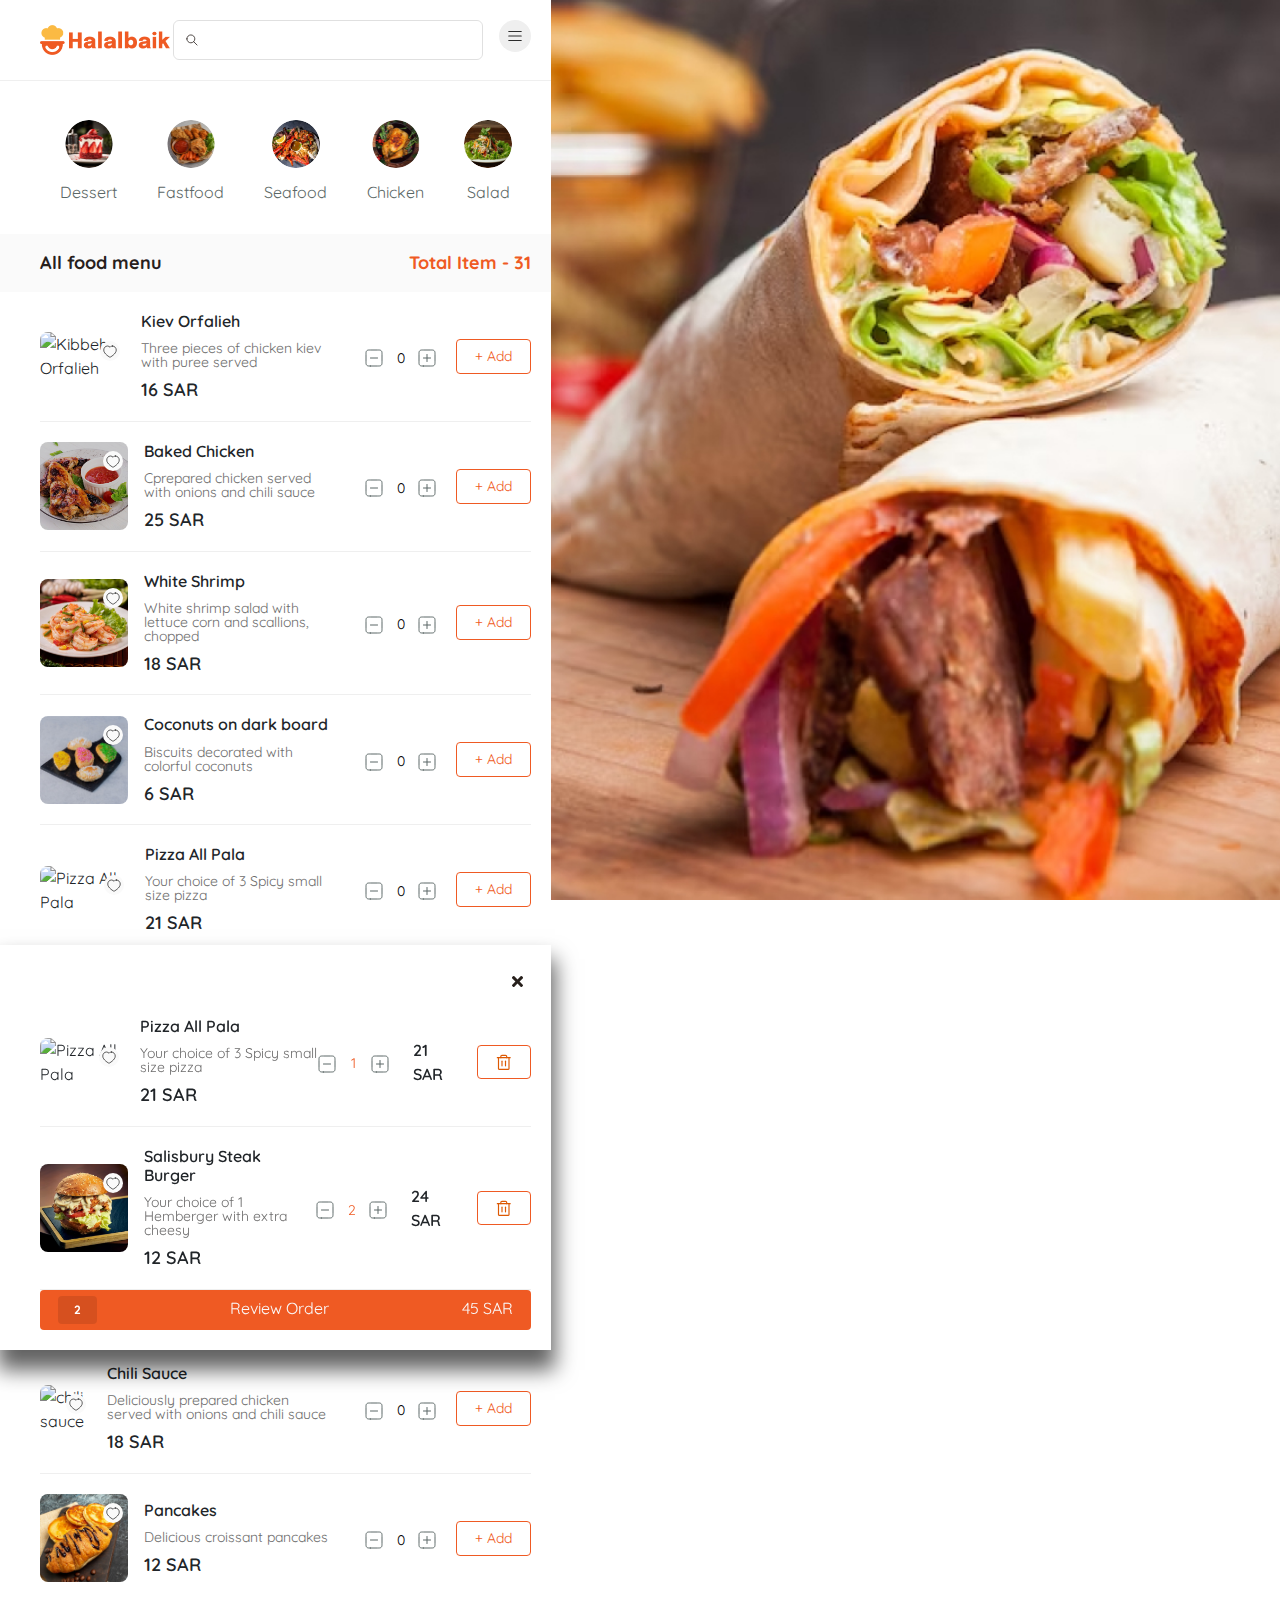
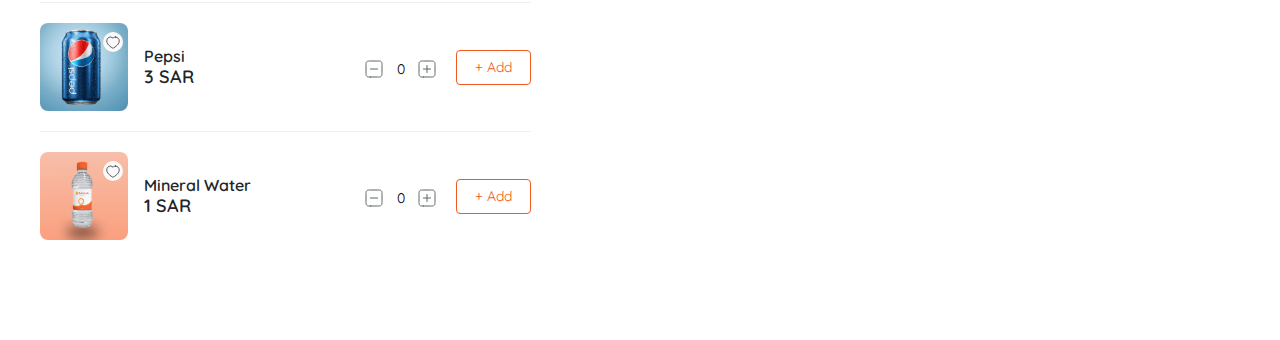
==== index.html @ a58a1581 "Initial commit" ====
<!DOCTYPE html>
<html lang="en">
<head>
    <meta charset="UTF-8">
    <meta name="viewport" content="width=device-width, initial-scale=1.0">
    <link rel="shortcut icon" href="./assets/img/fav-icon.png" type="image/x-icon">
    <title>Halalbaik</title>

    <link rel="stylesheet" href="./assets/lib/bootstrap/css/bootstrap.min.css">
    <link rel="stylesheet" href="./assets/lib/fontawesome/css/all.min.css">
    <link rel="stylesheet" href="./assets/css/style.css">

</head>
<body>
    
    <main>
        <div class="d-flex">
            <div class="col-left pe-0" >
                <div class="main-left-side-area ">
                    <header class="header bb">
                        <div class="container-min">
                            <div class="d-flex align-items-center justify-content-between">
                                <div class="logo">
                                    <a href="index.html">
                                        <img src="./assets/img/logo.png" alt="Halalbaik">
                                    </a>
                                </div>
                                <div class="search-menu d-flex">
                                    <div class="search-box">
                                        <img src="./assets/img/icons/search.svg" alt="Search Icon">
                                        <input type="text" class="input">
                                    </div>
                                    <div class="menu ps-3">
                                        <img src="./assets/img/icons/menu-button.svg" class="default-menu-image" alt="Menu Button">
                                        <img src="./assets/img/icons/menu-button-close.svg" class="active-menu-image d-none" alt="Menu Button">

                                        <div class="menus">
                                            <ul class="menu-items">
                                                <li class="mb-3 pb-3 bb">
                                                    <a href="index.html" class="text-decoration-none fw-bold color-b hover-color-a transition-ease-3s">Home</a>
                                                </li>
                                                <!-- <li class="mb-3 pb-3 bb">
                                                    <a href="./cart.html" class="text-decoration-none fw-bold color-b hover-color-a transition-ease-3s">My Cart <span class="badge rounded-pill bg-base-1 color-a py-2 px-3 ms-3">02</span></a>
                                                </li> -->
                                                <!-- <li class="mb-3 pb-3 bb">
                                                    <a href="./orders.html" class="text-decoration-none fw-bold color-b hover-color-a transition-ease-3s">My Order  <span class="badge rounded-pill bg-base-1 color-a py-2 px-3 ms-3">03</span></a>
                                                </li> -->
                                                <li class="mb-3 pb-3 bb">
                                                    <a href="./favourite.html" class="text-decoration-none fw-bold color-b hover-color-a transition-ease-3s">Favourites</a>
                                                </li>
                                                <li class="mb-3 pb-3 bb">
                                                    <a href="./about.html" class="text-decoration-none fw-bold color-b hover-color-a transition-ease-3s">About</a>
                                                </li>
                                                <li class="mb-3 pb-3 bb">
                                                    <a href="./reservation.html" class="text-decoration-none fw-bold color-b hover-color-a transition-ease-3s">Reservation</a>
                                                </li>
                                                <li class="mb-3 pb-3 bb">
                                                    <a href="contact.html" class="text-decoration-none fw-bold color-b hover-color-a transition-ease-3s">Contact</a>
                                                </li>
                                                <li class="mb-3 pb-3">
                                                    <a href="./login.html" class="text-decoration-none fw-bold color-b hover-color-a transition-ease-3s">Login</a>
                                                </li>
                                            </ul>
                                        </div>

                                    </div>
                                </div>
                            </div>
                        </div>
                    </header>

                    <section class="menu-categories-section">
                        <div class="container-min">
                            <div class="menu-category-container">
                                <div class="single-category">
                                    <a href="./dessert.html" class="text-decoration-none">
                                        <img src="./assets/img/category-images/dessert.png" alt="Dessert Image">
                                        <p>Dessert</p>
                                    </a>
                                </div>
                                <div class="single-category">
                                    <a href="./fastfood.html" class="text-decoration-none">
                                        <img src="./assets/img/category-images/fastfood.png" alt="Fasfood Image">
                                        <p>Fastfood</p>
                                    </a>
                                </div>
                                <div class="single-category">
                                    <a href="./seafood.html" class="text-decoration-none">
                                        <img src="./assets/img/category-images/seafood.png" alt="Seafood Image">
                                        <p>Seafood</p>
                                    </a>
                                </div>
                                <div class="single-category">
                                    <a href="./chicken.html" class="text-decoration-none">
                                        <img src="./assets/img/category-images/chicken.png" alt="Chicken Image">
                                        <p>Chicken</p>
                                    </a>
                                </div>
                                <div class="single-category">
                                    <a href="./salad.html" class="text-decoration-none">
                                        <img src="./assets/img/category-images/salad.png" alt="Salad Image">
                                        <p>Salad </p>
                                    </a>
                                </div>
                                <div class="single-category">
                                    <a href="./drinks.html" class="text-decoration-none">
                                        <img src="./assets/img/category-images/drinks.png" alt="Drinks Image">
                                        <p>Drinks</p>
                                    </a>
                                </div>
                                
                            </div>
                        </div>
                    </section>


                    <!-- Menu Food Overview -->
                    <section class="food-menu-section">
                        <div class="menu-header">
                            <div class="container-min d-flex justify-content-between align-items-center">
                                <p class="color-b">All food menu</p>
                                <p class="color-a">Total Item - 31</p>
                            </div>
                            
                        </div>
                    </section>

                    <!-- Menu Categories Food -->
                    <section class="menu-items-food">
                        <div class="container-min">
                            <div class="food-items-container">

                                <div class="single-food d-flex align-items-center justify-content-between">
                                    <div class="food-left-side d-flex align-items-center">
                                        <div class="food-img">
                                            <img src="./assets/img/foods/kibbeh-orfalieh.png" alt="Kibbeh Orfalieh">
                                            <div class="favoutite-icons-container">
                                                <img src="./assets/img/icons/heart-icon.svg" class="favourite-icon" alt="Favourite Icon">
                                                <img src="./assets/img/icons/heart-active.svg" class="favourite-icon active-icon d-none" alt="Favourite Icon">
                                            </div>
                                        </div>
                                        <div class="ms-3">
                                            <h4>Kiev Orfalieh</h4>
                                            <p>Three pieces of chicken kiev with puree served</p>
                                            <h3>16 SAR</h3>
                                        </div>
                                    </div>
                                    <div class="food-action-side d-flex align-items-center">
                                        <div class="wrap-quantity-button d-flex align-items-center">
                                            <div id="sub" class="sub">
                                                <img src="./assets/img/icons/minus-icon-border.svg" alt="Minus Icon">
                                            </div>
                                            <input class="count" type="text" id="0" value="0" min="0" max="100" />
                                            <div id="add" class="add">
                                                <img src="./assets/img/icons/plus-icon-border.svg" alt="Plus Icon">
                                            </div>
                                        </div>
                                        <div class="add-to-cart">
                                            <button class="cart-add button button-a">+ Add</button>
                                        </div>
                                    </div>
                                </div>
                                
                                <div class="single-food d-flex align-items-center justify-content-between">
                                    <div class="food-left-side d-flex align-items-center">
                                        <div class="food-img">
                                            <img src="./assets/img/foods/baked-chicken.png" alt="Baked chicken">
                                            <div class="favoutite-icons-container">
                                                <img src="./assets/img/icons/heart-icon.svg" class="favourite-icon" alt="Favourite Icon">
                                                <img src="./assets/img/icons/heart-active.svg" class="favourite-icon active-icon d-none" alt="Favourite Icon">
                                            </div>
                                        </div>
                                        <div class="ms-3">
                                            <h4>Baked Chicken</h4>
                                            <p>Cprepared chicken served with onions and chili sauce</p>
                                            <h3>25 SAR</h3>
                                        </div>
                                    </div>
                                    <div class="food-action-side d-flex align-items-center">
                                        <div class="wrap-quantity-button d-flex align-items-center">
                                            <div id="sub" class="sub">
                                                <img src="./assets/img/icons/minus-icon-border.svg" alt="Minus Icon">
                                            </div>
                                            <input class="count" type="text" id="0" value="0" min="0" max="100" />
                                            <div id="add" class="add">
                                                <img src="./assets/img/icons/plus-icon-border.svg" alt="Plus Icon">
                                            </div>
                                        </div>
                                        <div class="add-to-cart">
                                            <button class="cart-add button button-a">+ Add</button>
                                        </div>
                                    </div>
                                </div>

                                <div class="single-food d-flex align-items-center justify-content-between">
                                    <div class="food-left-side d-flex align-items-center">
                                        <div class="food-img">
                                            <img src="./assets/img/foods/white-shrimps.png" alt="White Shrimps">
                                            <div class="favoutite-icons-container">
                                                <img src="./assets/img/icons/heart-icon.svg" class="favourite-icon" alt="Favourite Icon">
                                                <img src="./assets/img/icons/heart-active.svg" class="favourite-icon active-icon d-none" alt="Favourite Icon">
                                            </div>
                                        </div>
                                        <div class="ms-3">
                                            <h4>White Shrimp</h4>
                                            <p>White shrimp salad with lettuce corn and scallions, chopped</p>
                                            <h3>18 SAR</h3>
                                        </div>
                                    </div>
                                    <div class="food-action-side d-flex align-items-center">
                                        <div class="wrap-quantity-button d-flex align-items-center">
                                            <div id="sub" class="sub">
                                                <img src="./assets/img/icons/minus-icon-border.svg" alt="Minus Icon">
                                            </div>
                                            <input class="count" type="text" id="0" value="0" min="0" max="100" />
                                            <div id="add" class="add">
                                                <img src="./assets/img/icons/plus-icon-border.svg" alt="Plus Icon">
                                            </div>
                                        </div>
                                        <div class="add-to-cart">
                                            <button class="cart-add button button-a">+ Add</button>
                                        </div>
                                    </div>
                                </div>

                                <div class="single-food d-flex align-items-center justify-content-between">
                                    <div class="food-left-side d-flex align-items-center">
                                        <div class="food-img">
                                            <img src="./assets/img/foods/coconuts-on-dark-board.png" alt="coconuts-on-dark-board">
                                            <div class="favoutite-icons-container">
                                                <img src="./assets/img/icons/heart-icon.svg" class="favourite-icon" alt="Favourite Icon">
                                                <img src="./assets/img/icons/heart-active.svg" class="favourite-icon active-icon d-none" alt="Favourite Icon">
                                            </div>
                                        </div>
                                        <div class="ms-3">
                                            <h4>Coconuts on dark board</h4>
                                            <p>Biscuits decorated with colorful coconuts</p>
                                            <h3>6 SAR</h3>
                                        </div>
                                    </div>
                                    <div class="food-action-side d-flex align-items-center">
                                        <div class="wrap-quantity-button d-flex align-items-center">
                                            <div id="sub" class="sub">
                                                <img src="./assets/img/icons/minus-icon-border.svg" alt="Minus Icon">
                                            </div>
                                            <input class="count" type="text" id="0" value="0" min="0" max="100" />
                                            <div id="add" class="add">
                                                <img src="./assets/img/icons/plus-icon-border.svg" alt="Plus Icon">
                                            </div>
                                        </div>
                                        <div class="add-to-cart">
                                            <button class="cart-add button button-a">+ Add</button>
                                        </div>
                                    </div>
                                </div>

                                <div class="single-food d-flex align-items-center justify-content-between">
                                    <div class="food-left-side d-flex align-items-center">
                                        <div class="food-img">
                                            <img src="./assets/img/foods/pizza-all-pala.png" alt="Pizza All Pala">
                                            <div class="favoutite-icons-container">
                                                <img src="./assets/img/icons/heart-icon.svg" class="favourite-icon" alt="Favourite Icon">
                                                <img src="./assets/img/icons/heart-active.svg" class="favourite-icon active-icon d-none" alt="Favourite Icon">
                                            </div>
                                        </div>
                                        <div class="ms-3">
                                            <h4>Pizza All Pala</h4>
                                            <p>Your choice of 3 Spicy small size pizza</p>
                                            <h3>21 SAR</h3>
                                        </div>
                                    </div>
                                    <div class="food-action-side d-flex align-items-center">
                                        <div class="wrap-quantity-button d-flex align-items-center">
                                            <div id="sub" class="sub">
                                                <img src="./assets/img/icons/minus-icon-border.svg" alt="Minus Icon">
                                            </div>
                                            <input class="count" type="text" id="0" value="0" min="0" max="100" />
                                            <div id="add" class="add">
                                                <img src="./assets/img/icons/plus-icon-border.svg" alt="Plus Icon">
                                            </div>
                                        </div>
                                        <div class="add-to-cart">
                                            <button class="cart-add button button-a">+ Add</button>
                                        </div>
                                    </div>
                                </div>

                                <div class="single-food d-flex align-items-center justify-content-between">
                                    <div class="food-left-side d-flex align-items-center">
                                        <div class="food-img">
                                            <img src="./assets/img/foods/juicy-lucy-burger.png" alt="juicy-lucy-burger">
                                            <div class="favoutite-icons-container">
                                                <img src="./assets/img/icons/heart-icon.svg" class="favourite-icon" alt="Favourite Icon">
                                                <img src="./assets/img/icons/heart-active.svg" class="favourite-icon active-icon d-none" alt="Favourite Icon">
                                            </div>
                                        </div>
                                        <div class="ms-3">
                                            <h4>Juicy Lucy Burger</h4>
                                            <p>Your choice of 2 bread small size burger</p>
                                            <h3>18 SAR</h3>
                                        </div>
                                    </div>
                                    <div class="food-action-side d-flex align-items-center">
                                        <div class="wrap-quantity-button d-flex align-items-center">
                                            <div id="sub" class="sub">
                                                <img src="./assets/img/icons/minus-icon-border.svg" alt="Minus Icon">
                                            </div>
                                            <input class="count" type="text" id="0" value="0" min="0" max="100" />
                                            <div id="add" class="add">
                                                <img src="./assets/img/icons/plus-icon-border.svg" alt="Plus Icon">
                                            </div>
                                        </div>
                                        <div class="add-to-cart">
                                            <button class="cart-add button button-a">+ Add</button>
                                        </div>
                                    </div>
                                </div>

                                <div class="single-food d-flex align-items-center justify-content-between">
                                    <div class="food-left-side d-flex align-items-center">
                                        <div class="food-img">
                                            <img src="./assets/img/foods/caprese-salad.png" alt="Caprese Salad">
                                            <div class="favoutite-icons-container">
                                                <img src="./assets/img/icons/heart-icon.svg" class="favourite-icon" alt="Favourite Icon">
                                                <img src="./assets/img/icons/heart-active.svg" class="favourite-icon active-icon d-none" alt="Favourite Icon">
                                            </div>
                                        </div>
                                        <div class="ms-3">
                                            <h4>Caprese Salad</h4>
                                            <p>Apples, celery, grapes, and walnuts in a mayonnaise.</p>
                                            <h3>8 SAR</h3>
                                        </div>
                                    </div>
                                    <div class="food-action-side d-flex align-items-center">
                                        <div class="wrap-quantity-button d-flex align-items-center">
                                            <div id="sub" class="sub">
                                                <img src="./assets/img/icons/minus-icon-border.svg" alt="Minus Icon">
                                            </div>
                                            <input class="count" type="text" id="0" value="0" min="0" max="100" />
                                            <div id="add" class="add">
                                                <img src="./assets/img/icons/plus-icon-border.svg" alt="Plus Icon">
                                            </div>
                                        </div>
                                        <div class="add-to-cart">
                                            <button class="cart-add button button-a">+ Add</button>
                                        </div>
                                    </div>
                                </div>

                                <div class="single-food d-flex align-items-center justify-content-between">
                                    <div class="food-left-side d-flex align-items-center">
                                        <div class="food-img">
                                            <img src="./assets/img/foods/side-view-lula-kebab.png" alt="side-view-lula-kebab">
                                            <div class="favoutite-icons-container">
                                                <img src="./assets/img/icons/heart-icon.svg" class="favourite-icon" alt="Favourite Icon">
                                                <img src="./assets/img/icons/heart-active.svg" class="favourite-icon active-icon d-none" alt="Favourite Icon">
                                            </div>
                                        </div>
                                        <div class="ms-3">
                                            <h4>Side View of Lula Kebab</h4>
                                            <p>Grilled vegetables on lavash in a white plate</p>
                                            <h3>15 SAR</h3>
                                        </div>
                                    </div>
                                    <div class="food-action-side d-flex align-items-center">
                                        <div class="wrap-quantity-button d-flex align-items-center">
                                            <div id="sub" class="sub">
                                                <img src="./assets/img/icons/minus-icon-border.svg" alt="Minus Icon">
                                            </div>
                                            <input class="count" type="text" id="0" value="0" min="0" max="100" />
                                            <div id="add" class="add">
                                                <img src="./assets/img/icons/plus-icon-border.svg" alt="Plus Icon">
                                            </div>
                                        </div>
                                        <div class="add-to-cart">
                                            <button class="cart-add button button-a">+ Add</button>
                                        </div>
                                    </div>
                                </div>

                                <div class="single-food d-flex align-items-center justify-content-between">
                                    <div class="food-left-side d-flex align-items-center">
                                        <div class="food-img">
                                            <img src="./assets/img/foods/chili-sauce.png" alt="chili sauce">
                                            <div class="favoutite-icons-container">
                                                <img src="./assets/img/icons/heart-icon.svg" class="favourite-icon" alt="Favourite Icon">
                                                <img src="./assets/img/icons/heart-active.svg" class="favourite-icon active-icon d-none" alt="Favourite Icon">
                                            </div>
                                        </div>
                                        <div class="ms-3">
                                            <h4>Chili Sauce</h4>
                                            <p>Deliciously prepared chicken served with onions and chili sauce</p>
                                            <h3>18 SAR</h3>
                                        </div>
                                    </div>
                                    <div class="food-action-side d-flex align-items-center">
                                        <div class="wrap-quantity-button d-flex align-items-center">
                                            <div id="sub" class="sub">
                                                <img src="./assets/img/icons/minus-icon-border.svg" alt="Minus Icon">
                                            </div>
                                            <input class="count" type="text" id="0" value="0" min="0" max="100" />
                                            <div id="add" class="add">
                                                <img src="./assets/img/icons/plus-icon-border.svg" alt="Plus Icon">
                                            </div>
                                        </div>
                                        <div class="add-to-cart">
                                            <button class="cart-add button button-a">+ Add</button>
                                        </div>
                                    </div>
                                </div>

                                <div class="single-food d-flex align-items-center justify-content-between">
                                    <div class="food-left-side d-flex align-items-center">
                                        <div class="food-img">
                                            <img src="./assets/img/foods/pancakes.png" alt="Pancakes">
                                            <div class="favoutite-icons-container">
                                                <img src="./assets/img/icons/heart-icon.svg" class="favourite-icon" alt="Favourite Icon">
                                                <img src="./assets/img/icons/heart-active.svg" class="favourite-icon active-icon d-none" alt="Favourite Icon">
                                            </div>
                                        </div>
                                        <div class="ms-3">
                                            <h4>Pancakes</h4>
                                            <p>Delicious croissant pancakes</p>
                                            <h3>12 SAR</h3>
                                        </div>
                                    </div>
                                    <div class="food-action-side d-flex align-items-center">
                                        <div class="wrap-quantity-button d-flex align-items-center">
                                            <div id="sub" class="sub">
                                                <img src="./assets/img/icons/minus-icon-border.svg" alt="Minus Icon">
                                            </div>
                                            <input class="count" type="text" id="0" value="0" min="0" max="100" />
                                            <div id="add" class="add">
                                                <img src="./assets/img/icons/plus-icon-border.svg" alt="Plus Icon">
                                            </div>
                                        </div>
                                        <div class="add-to-cart">
                                            <button class="cart-add button button-a">+ Add</button>
                                        </div>
                                    </div>
                                </div>

                                <div class="single-food d-flex align-items-center justify-content-between">
                                    <div class="food-left-side d-flex align-items-center">
                                        <div class="food-img">
                                            <img src="./assets/img/foods/pepsi.png" alt="Pepsi">
                                            <div class="favoutite-icons-container">
                                                <img src="./assets/img/icons/heart-icon.svg" class="favourite-icon" alt="Favourite Icon">
                                                <img src="./assets/img/icons/heart-active.svg" class="favourite-icon active-icon d-none" alt="Favourite Icon">
                                            </div>
                                        </div>
                                        <div class="ms-3">
                                            <h4>Pepsi</h4>
                                            <h3>3 SAR</h3>
                                        </div>
                                    </div>
                                    <div class="food-action-side d-flex align-items-center">
                                        <div class="wrap-quantity-button d-flex align-items-center">
                                            <div id="sub" class="sub">
                                                <img src="./assets/img/icons/minus-icon-border.svg" alt="Minus Icon">
                                            </div>
                                            <input class="count" type="text" id="0" value="0" min="0" max="100" />
                                            <div id="add" class="add">
                                                <img src="./assets/img/icons/plus-icon-border.svg" alt="Plus Icon">
                                            </div>
                                        </div>
                                        <div class="add-to-cart">
                                            <button class="cart-add button button-a">+ Add</button>
                                        </div>
                                    </div>
                                </div>

                                <div class="single-food d-flex align-items-center justify-content-between">
                                    <div class="food-left-side d-flex align-items-center">
                                        <div class="food-img">
                                            <img src="./assets/img/foods/water.png" alt="Mineral Water">
                                            <div class="favoutite-icons-container">
                                                <img src="./assets/img/icons/heart-icon.svg" class="favourite-icon" alt="Favourite Icon">
                                                <img src="./assets/img/icons/heart-active.svg" class="favourite-icon active-icon d-none" alt="Favourite Icon">
                                            </div>
                                        </div>
                                        <div class="ms-3">
                                            <h4>Mineral Water</h4>
                                            <h3>1 SAR</h3>
                                        </div>
                                    </div>
                                    <div class="food-action-side d-flex align-items-center">
                                        <div class="wrap-quantity-button d-flex align-items-center">
                                            <div id="sub" class="sub">
                                                <img src="./assets/img/icons/minus-icon-border.svg" alt="Minus Icon">
                                            </div>
                                            <input class="count" type="text" id="0" value="0" min="0" max="100" />
                                            <div id="add" class="add">
                                                <img src="./assets/img/icons/plus-icon-border.svg" alt="Plus Icon">
                                            </div>
                                        </div>
                                        <div class="add-to-cart">
                                            <button class="cart-add button button-a">+ Add</button>
                                        </div>
                                    </div>
                                </div>


                            </div>
                        </div>
                    </section>


                    <section class="footer-buttons">
                        <div class="container-min">
                            <div class="text-end">
                                <a href="javascript:void(0)" class="close-cart"><i class="fa fa-times p-2 rounded-pill color-b hover-color-a"></i></a>
                            </div>
                            <div class="single-food d-flex align-items-center justify-content-between">
                                <div class="food-left-side d-flex align-items-center">
                                    <div class="food-img">
                                        <img src="./assets/img/foods/pizza-all-pala.png" alt="Pizza All Pala">
                                        <div class="favoutite-icons-container">
                                            <img src="./assets/img/icons/heart-icon.svg" class="favourite-icon" alt="Favourite Icon">
                                            <img src="./assets/img/icons/heart-active.svg" class="favourite-icon active-icon d-none" alt="Favourite Icon">
                                        </div>
                                    </div>
                                    <div class="ms-3">
                                        <h4>Pizza All Pala</h4>
                                        <p>Your choice of 3 Spicy small size pizza</p>
                                        <h3>21 SAR</h3>
                                    </div>
                                </div>
                                <div class="food-action-side d-flex align-items-center">
                                    <div class="wrap-quantity-button d-flex align-items-center">
                                        <div id="sub" class="sub">
                                            <img src="./assets/img/icons/minus-icon-border.svg" alt="Minus Icon">
                                        </div>
                                        <input class="count color-a" type="text" id="0" value="1" min="0" max="100" />
                                        <div id="add" class="add">
                                            <img src="./assets/img/icons/plus-icon-border.svg" alt="Plus Icon">
                                        </div>
                                    </div>
                                    <div class="ms-4 font-18 fw-semibold">
                                        21 SAR
                                    </div>
                                    <div class="add-to-cart ms-2">
                                        <button class="cart-add button button-a d-flex align-items-center justify-content-center py-2 has-img-hover-reverse">
                                            <img src="./assets/img/icons/delete.svg" alt="Delete Icon">
                                            <img src="./assets/img/icons/delete-white.svg" class="delete-white-icon d-none" alt="Delete Icon">
                                        </button>
                                    </div>
                                </div>
                            </div>

                            <div class="single-food d-flex align-items-center justify-content-between">
                                <div class="food-left-side d-flex align-items-center">
                                    <div class="food-img">
                                        <img src="./assets/img/foods/salisbury-stack-burger.png" alt="salisbury-stack-burger">
                                        <div class="favoutite-icons-container">
                                            <img src="./assets/img/icons/heart-icon.svg" class="favourite-icon" alt="Favourite Icon">
                                            <img src="./assets/img/icons/heart-active.svg" class="favourite-icon active-icon d-none" alt="Favourite Icon">
                                        </div>
                                    </div>
                                    <div class="ms-3">
                                        <h4>Salisbury Steak Burger</h4>
                                        <p>Your choice of 1 Hemberger with extra cheesy</p>
                                        <h3>12 SAR</h3>
                                    </div>
                                </div>
                                
                                <div class="food-action-side d-flex align-items-center">
                                    <div class="wrap-quantity-button d-flex align-items-center">
                                        <div id="sub" class="sub">
                                            <img src="./assets/img/icons/minus-icon-border.svg" alt="Minus Icon">
                                        </div>
                                        <input class="count color-a" type="text" id="0" value="2" min="0" max="100" />
                                        <div id="add" class="add">
                                            <img src="./assets/img/icons/plus-icon-border.svg" alt="Plus Icon">
                                        </div>
                                    </div>
                                    <div class="ms-4 font-18 fw-semibold">
                                        24 SAR
                                    </div>
                                    <div class="add-to-cart ms-2">
                                        <button class="cart-add button button-a d-flex align-items-center justify-content-center py-2 has-img-hover-reverse">
                                            <img src="./assets/img/icons/delete.svg" alt="Delete Icon">
                                            <img src="./assets/img/icons/delete-white.svg" class="delete-white-icon d-none" alt="Delete Icon">
                                        </button>
                                    </div>
                                </div>
                            </div>

                            <button class="button button-a-reverse full-width d-flex justify-content-between" data-bs-toggle="modal" data-bs-target="#exampleModal">
                                <span class="badge py-2 px-3 op-10p">2</span>
                                <span>Review Order</span>
                                <span>45 SAR</span>
                            </button>

                        </div>
                    </section>

                    <!-- Modal -->
                    <div class="modal fade" id="exampleModal" tabindex="-1" aria-labelledby="exampleModalLabel" aria-hidden="true">
                        <div class="modal-dialog modal-dialog-centered">
                            <div class="modal-content">
                                <div class="modal-header justify-content-end border-0">
                                    <div class="text-end">
                                        <a href="javascript:void(0)" data-bs-dismiss="modal" aria-label="Close"><i class="fa fa-times p-2 rounded-pill color-b hover-color-a"></i></a>
                                    </div>
                                <!-- <button type="button" class="btn-close" data-bs-dismiss="modal" aria-label="Close"></button> -->
                                </div>
                                <div class="modal-body pt-0">
                                    <ul class="nav nav-pills mb-3" id="pills-tab" role="tablist">
                                        <li class="nav-item w-50p" role="presentation">
                                          <button class="py-3 nav-link order-method-tab full-width active color-b fw-semibold hover-color-a" id="pills-delivery-tab" data-bs-toggle="pill" data-bs-target="#pills-delivery" type="button" role="tab" aria-controls="pills-delivery" aria-selected="true">Delivery</button>
                                        </li>
                                        <li class="w-50p " role="presentation">
                                          <button class="py-3 nav-link order-method-tab full-width color-b fw-semibold hover-color-a" id="pills-pickup-tab" data-bs-toggle="pill" data-bs-target="#pills-pickup" type="button" role="tab" aria-controls="pills-pickup" aria-selected="false">Pickup</button>
                                        </li>
                                    </ul>

                                    <div class="tab-content" id="pills-tabContent">
                                        <div class="tab-pane fade show active" id="pills-delivery" role="tabpanel" aria-labelledby="pills-delivery-tab" tabindex="0">
                                            
                                            <div class="accordion accordion-flush" id="accordionFlushExample">
                                                <div class="accordion-item">
                                                  <h2 class="accordion-header" id="flush-headingOne">
                                                    <button class="accordion-button collapsed" type="button" data-bs-toggle="collapse" data-bs-target="#flush-collapseOne" aria-expanded="false" aria-controls="flush-collapseOne">
                                                      Accordion Item #1
                                                    </button>
                                                  </h2>
                                                  <div id="flush-collapseOne" class="accordion-collapse collapse" aria-labelledby="flush-headingOne" data-bs-parent="#accordionFlushExample">
                                                    <div class="accordion-body">Placeholder content for this accordion, which is intended to demonstrate the <code>.accordion-flush</code> class. This is the first item's accordion body.</div>
                                                  </div>
                                                </div>

                                                <div class="accordion-item">
                                                  <h2 class="accordion-header" id="flush-headingTwo">
                                                    <button class="accordion-button collapsed" type="button" data-bs-toggle="collapse" data-bs-target="#flush-collapseTwo" aria-expanded="false" aria-controls="flush-collapseTwo">
                                                      Accordion Item #2
                                                    </button>
                                                  </h2>
                                                  <div id="flush-collapseTwo" class="accordion-collapse collapse" aria-labelledby="flush-headingTwo" data-bs-parent="#accordionFlushExample">
                                                    <div class="accordion-body">Placeholder content for this accordion, which is intended to demonstrate the <code>.accordion-flush</code> class. This is the second item's accordion body. Let's imagine this being filled with some actual content.</div>
                                                  </div>
                                                </div>
                                              </div>



                                        </div>
                                        <div class="tab-pane fade" id="pills-pickup" role="tabpanel" aria-labelledby="pills-pickup-tab" tabindex="0">
                                            Pickup Address
                                        </div>
                                    </div>

                                </div>
                                
                            </div>
                        </div>
                    </div>

                </div>
            </div>
            <div class="col-right">
                <div class="main-right-side-area">
                    <div class="right-area-dynamic-image" style="background: url(./assets/img/main-right-image.jpg);"></div>
                </div>
            </div>
        </div>
    </main>

   


</body>

<script src="./assets/lib/jquery/jquery.min.js"></script>
<script src="./assets/lib/bootstrap/js/bootstrap.bundle.js"></script>
<script src="./assets/js/app.js"></script>


</html>
---- assets/css/style.css ----
@import url('https://fonts.googleapis.com/css2?family=Quicksand:wght@300;400;500;600;700&display=swap');
*,p{
    margin: 0;
    padding: 0;
}
ul,ol{
    list-style: none;
}




/* ``````````````````````````````````````````````
Root Elements
``````````````````````````````````````````````` */
:root{
    --color-a: #EF5A23;
    --color-b: #27201C;
    --color-base-1: #efefef;
    --color-base-2: #F7F7F7;
    --color-paragraph: #5B6766;
    --color-paragraph-2: #fafafa;
}

/* Colors */

.color-a{
    color: var(--color-a);
}
.color-b{
    color: var(--color-b);
}
.color-base-1{
    color: var(--color-base-1);
}
.hover-color-a:hover , .color-a-active{
    color: var(--color-a);
}
.hover-color-b:hover , .color-b-active{
    color: var(--color-b);
}

.color-paragraph{
    color: var(--color-paragraph);
}
.color-paragraph-2{
    color: var(--color-paragraph-2);
}

/* Backgrounds */
.bg-a{
    background: var(--color-a);
}
.bg-base-1{
    background: var(--color-base-1);
}
.bg-base-2{
    background: var(--color-base-2);
}

.fw-semibold{
    font-weight: 600;
}


/* ``````````````````````````````````````````````
Reusable Componant 
``````````````````````````````````````````````` */
.spacer-top{
    content: '';
    padding-top: 80px;
}
body{
    font-family: 'Quicksand', sans-serif;
}
.container-min{
    width: 100%;
    padding-left: 40px;
    padding-right: 20px;
}

.input {
    height: 40px;
    width: 100%;
    border-radius: 6px;
    border: 1px solid rgba(0, 0, 0, 0.12);
    padding-left: 10px;
    background: transparent;
}
.border-00{
    border: none;
}
.bb{
    border-bottom: .5px solid var(--color-base-1);
}
.reservation-form-container .input:focus{
    outline: none;
}
.reservation-form-container textarea.input , .reservation-form-container .input {
    border-radius: 0;
}
.reservation-form-container textarea.input {
    height: unset;
}

.transition-ease-3s{
    transition: .3s ease;
}
.cursor-pointer{
    cursor: pointer;
}
.button{
    padding: 6px 18px;
    border: none;
    border-radius: 4px;
    outline: none;
    transition: ease .3s;
}
.link_button{
    border: 0.5px solid var(--color-paragraph);
    font-size: 14px;
    padding: 9px;
    border-radius: 6px;
    width: 100%;
}
.button img{
    width: 16px;
}
.has-img-hover-reverse:hover img{
    display: none;
}
.has-img-hover-reverse:hover img.delete-white-icon{
    display: block !important;
}
.full-width{
    width: 100%;
}
.button-a{
    border: 1px solid var(--color-a);
    color: var(--color-a);
    background: transparent;
}
.button-a:hover{
    background: var(--color-a);
    color: #fafafa;
}
.button-a-reverse{
    color: #fafafa;
    background: var(--color-a);
}
.order-method-tab.active{
    color: #fafafa !important;
    background: var(--color-a) !important;
}
.button-a-reverse:hover{
    background: var(--color-b);
}
.food-items-container {
    padding-bottom: 80px;
}

.op-10p{
    background: rgba(0, 0, 0, 0.10);
}
.fs-18{
    font-size: 18px;
}


/* ``````````````````````````````````````````````
Main Content Wrapper
``````````````````````````````````````````````` */

main {
    width: 100%;
    overflow-x: hidden;
    /* overflow-y: scroll; */
}
.col-left{
    width: 43.06%;
}
.col-right{
    width: 56.94%;
}


/* ``````````````````````````````````````````````
Left Area feDiffuseLighting
``````````````````````````````````````````````` */
.header{
    padding: 20px 0px;
    transition: .3s ease-in-out;
    position: fixed; 
    width: 43.06%;
    background: white;
    z-index: 999;
}
.header.hidden_top{
    top: -200px;
}
.header.fixed_top{
    top: 0;
}
.logo img{
    width: 130px;
}

.search-box {
    position: relative;
}

.search-box img , .has-input-icon img {
    position: absolute;
    left: 12px;
    top: 50%;
    transform: translateY(-50%);
}
.search-box input{
    width: 310px;
}
.menu-items{
    padding-left: 42px;
}
.menu{
    cursor: pointer;
}
.menus {
    position: absolute;
    top: 81px;
    background: var(--color-base-2);
    width: 100%;
    height: 100vh;
    padding-top: 30px;
    padding-right: 30px;
    left: -700px;
    transition: .3s ease-in-out;
}
.menus.open{
    left: 0px
}

/* Menu Category Section
================================= */
.menu-category-container{
    padding: 30px 20px;
    display: flex;
    gap: 40px;
}
.single-category {
    text-align: center;
    cursor: pointer;
    transition: ease .3s;
}
.single-category img{
    width: 48px;
    height: 48px;
    border-radius: 100%;
}
.single-category p{
    margin-top: 12px;
    color: #5B6766;
}

.single-category:hover p, .single-category.active-category p{
    color: var(--color-a);
}
.single-category:hover img, .single-category.active-category img{
    border: 2px solid var(--color-a)
}
.menu-header{
    padding: 20px 0px;
    background: #fafafa;
}
.menu-header p{
    font-size: 18px;
    font-weight: 700;
    line-height: 100%;
}
section.menu-categories-section {
    padding-top: 90px;
}

.food-left-side{
    width: 294px;
}
.single-food{
    padding: 20px 0px;
    border-bottom: 1px solid var(--color-base-1);
    cursor: pointer;
}
.food-img img {
    width: 88px;
    height: 88px;
    border-radius: 8px;
}
.favoutite-icons-container img{
    width: 20px;
}
.single-food:last-child{
    border-bottom: none;
}
.single-food h4{
    font-size: 16px;
    font-weight: 600;
    margin: 0;
}
.single-food h3{
    font-size: 18px;
    font-weight: 600;
    margin: 0;
}
.single-food p{
    color: #6D6C6C;
    font-size: 14px;
    font-weight: 400;
    line-height: 100%; /* 14px */
    margin: 10px 0px;
}
.wrap-quantity-button{
    display: flex;
    /* align-items: ; */
}
.wrap-quantity-button .count{
    border: none;
    width: 35px;
    text-align: center;
    align-items: center;
    font-size: 14px;
    margin-top: 4px;
    height: 16px;
}
.wrap-quantity-button .count:focus{
    outline: none;
}
.sub,.add {
    cursor: pointer;
}
.cart-add{
    font-size: 14px;
    margin-left: 20px;
}
.food-img {
    position: relative;
}
.favourite-icon {
    position: absolute;
    right: 5px;
    top: -25px;
    cursor: pointer;
}

.favoutite-icons-container:hover .favourite-icon.active-icon{
    display: block !important;
}

.main-left-side-area {
    position: relative;
}

.footer-buttons{
    padding: 20px 0px;
    box-shadow: 1px 17px 20px 3px #0000009e;
    position: fixed;
    bottom: -50%;
    z-index: 9999;
    width: 43.05%;
    background: #fff;
    transition: .3s ease-in-out;
}
.footer-buttons.show{
    bottom: 0;
}
.font-60{
    font-size: 60px;
}


/* Modal Setup */
body.hasOverly {
    position: relative;
    overflow: hidden;
}

body.hasOverly::before {
    position: fixed;
    height: 100vh;
    width: 100%;
    background: #000;
    opacity: .5;
    content: '';
    transition: .3s ease;
    z-index: 9999;
}
.modal{
    width: 43.05%;
    z-index: 999999;
}
.modal-backdrop{
    z-index: 99999;
}

.w-50p{
    width: 50%;
}

/* ``````````````````````````````````````````````
Right Area feDiffuseLighting
``````````````````````````````````````````````` */

.main-right-side-area{
    
    width: 56.94%;
    height: 100vh;
    background-color: gray;
    overflow-y: hidden;
    position: fixed;
    left: 43.05%;
    object-fit: fill;
    z-index: 999;
}
.right-area-dynamic-image{
    height: 100vh;
    background: url(../img/main-right-image.jpg) ;
    background-repeat: no-repeat !important;
    background-position: top center !important;
    background-size: cover !important;
}

.input-right-item{
    top: 50%;
    right: 5px;
    transform: translateY(-50%);
}
.input-right-item.text{
    right: 15px;
}

.has-right-items-overly{
    left: 43.05%;
    bottom: 10px;
    z-index: 9999;
    padding: 30px 50px;
}
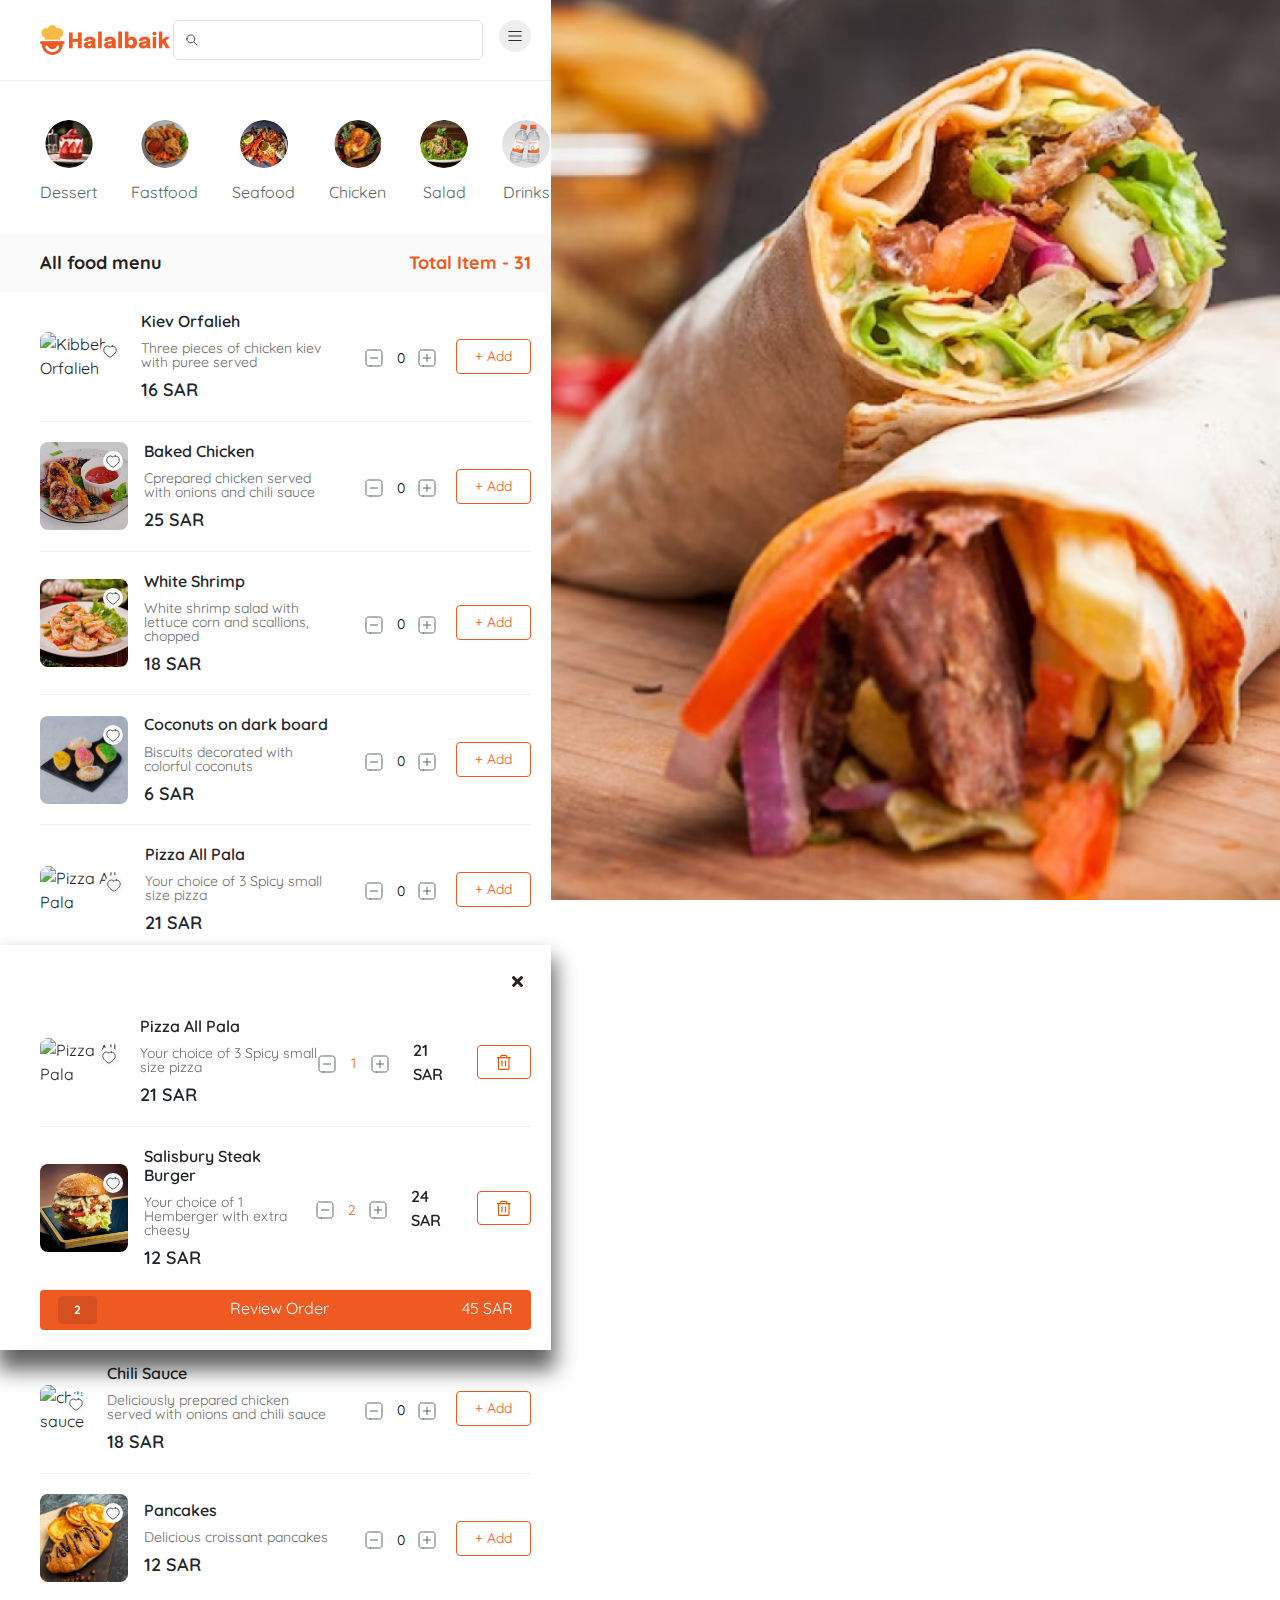
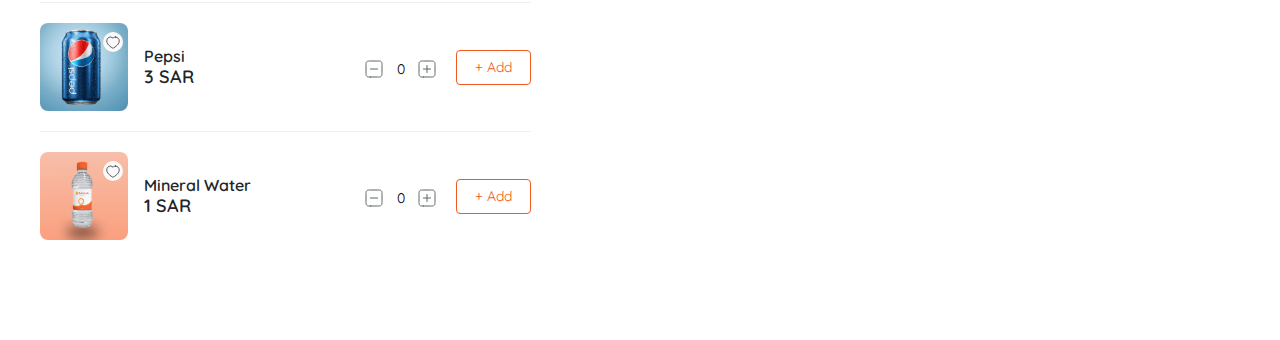
==== commit 6601e2b4: "Delivery and Pickup Option Done, Responsive Done" ====
--- a/index.html
+++ b/index.html
@@ -8,6 +8,7 @@
 
     <link rel="stylesheet" href="./assets/lib/bootstrap/css/bootstrap.min.css">
     <link rel="stylesheet" href="./assets/lib/fontawesome/css/all.min.css">
+    <link rel="stylesheet" href="./assets/lib/timepicker/timepicker.css">
     <link rel="stylesheet" href="./assets/css/style.css">
 
 </head>
@@ -596,16 +597,15 @@
                     </section>
 
                     <!-- Modal -->
-                    <div class="modal fade" id="exampleModal" tabindex="-1" aria-labelledby="exampleModalLabel" aria-hidden="true">
+                    <div class="modal fade open" id="exampleModal" tabindex="-1" aria-labelledby="exampleModalLabel" aria-hidden="true">
                         <div class="modal-dialog modal-dialog-centered">
                             <div class="modal-content">
                                 <div class="modal-header justify-content-end border-0">
                                     <div class="text-end">
                                         <a href="javascript:void(0)" data-bs-dismiss="modal" aria-label="Close"><i class="fa fa-times p-2 rounded-pill color-b hover-color-a"></i></a>
                                     </div>
-                                <!-- <button type="button" class="btn-close" data-bs-dismiss="modal" aria-label="Close"></button> -->
-                                </div>
-                                <div class="modal-body pt-0">
+                                </div>
+                                <div class="modal-body pt-0 main-order-modal">
                                     <ul class="nav nav-pills mb-3" id="pills-tab" role="tablist">
                                         <li class="nav-item w-50p" role="presentation">
                                           <button class="py-3 nav-link order-method-tab full-width active color-b fw-semibold hover-color-a" id="pills-delivery-tab" data-bs-toggle="pill" data-bs-target="#pills-delivery" type="button" role="tab" aria-controls="pills-delivery" aria-selected="true">Delivery</button>
@@ -616,42 +616,480 @@
                                     </ul>
 
                                     <div class="tab-content" id="pills-tabContent">
+
                                         <div class="tab-pane fade show active" id="pills-delivery" role="tabpanel" aria-labelledby="pills-delivery-tab" tabindex="0">
                                             
-                                            <div class="accordion accordion-flush" id="accordionFlushExample">
-                                                <div class="accordion-item">
-                                                  <h2 class="accordion-header" id="flush-headingOne">
-                                                    <button class="accordion-button collapsed" type="button" data-bs-toggle="collapse" data-bs-target="#flush-collapseOne" aria-expanded="false" aria-controls="flush-collapseOne">
-                                                      Accordion Item #1
-                                                    </button>
-                                                  </h2>
-                                                  <div id="flush-collapseOne" class="accordion-collapse collapse" aria-labelledby="flush-headingOne" data-bs-parent="#accordionFlushExample">
-                                                    <div class="accordion-body">Placeholder content for this accordion, which is intended to demonstrate the <code>.accordion-flush</code> class. This is the first item's accordion body.</div>
-                                                  </div>
-                                                </div>
-
-                                                <div class="accordion-item">
-                                                  <h2 class="accordion-header" id="flush-headingTwo">
-                                                    <button class="accordion-button collapsed" type="button" data-bs-toggle="collapse" data-bs-target="#flush-collapseTwo" aria-expanded="false" aria-controls="flush-collapseTwo">
-                                                      Accordion Item #2
-                                                    </button>
-                                                  </h2>
-                                                  <div id="flush-collapseTwo" class="accordion-collapse collapse" aria-labelledby="flush-headingTwo" data-bs-parent="#accordionFlushExample">
-                                                    <div class="accordion-body">Placeholder content for this accordion, which is intended to demonstrate the <code>.accordion-flush</code> class. This is the second item's accordion body. Let's imagine this being filled with some actual content.</div>
-                                                  </div>
-                                                </div>
-                                              </div>
-
-
-
-                                        </div>
+                                            <div class="step active">
+                                                <div class="accordion accordion-flush" id="accordionFlushExample">
+                                                    <div class="accordion-item">
+                                                      <h2 class="accordion-header" id="flush-headingOne">
+                                                        <button class="accordion-button fw-bold" type="button" data-bs-toggle="collapse" data-bs-target="#flush-collapseOne" aria-expanded="false" aria-controls="flush-collapseOne">
+                                                          Makkah
+                                                        </button>
+                                                      </h2>
+                                                      <div id="flush-collapseOne" class="accordion-collapse collapse show" aria-labelledby="flush-headingOne" data-bs-parent="#accordionFlushExample">
+                                                        <div class="accordion-body">
+                                                            <ul class="m-0 p-0">
+                                                                <li class="has-mb-10 d-flex align-items-center">
+                                                                    <label class="places-radios position-relative cursor-pointer" for="Jarwal">
+                                                                        <input type="radio" name="place_addr" class="d-none" id="Jarwal" checked>
+                                                                        <span class="checkmark"></span>Jarwal
+                                                                    </label>
+                                                                </li>
+                                                                
+                                                                <li class="has-mb-10 d-flex align-items-center">
+                                                                    <label class="places-radios position-relative cursor-pointer" for="Al_Qarah">
+                                                                        <input type="radio" name="place_addr" class="d-none" id="Al_Qarah" required>
+                                                                        <span class="checkmark"></span>Al Qarah
+                                                                    </label>
+                                                                </li>
+                                                                
+                                                                <li class="has-mb-10 d-flex align-items-center">
+                                                                    <label class="places-radios position-relative cursor-pointer" for="Al_Mahakim">
+                                                                        <input type="radio" name="place_addr" class="d-none" id="Al_Mahakim" required>
+                                                                        <span class="checkmark"></span>Al Mahakim
+                                                                    </label>
+                                                                </li>
+                
+                                                                <li class="has-mb-10 d-flex align-items-center">
+                                                                    <label class="places-radios position-relative cursor-pointer" for="At_Tandabawi">
+                                                                        <input type="radio" name="place_addr" class="d-none" id="At_Tandabawi" required>
+                                                                        <span class="checkmark"></span>At Tandabawi
+                                                                    </label>
+                                                                </li>
+                                                            </ul>
+                                                        </div>
+                                                      </div>
+                                                    </div>
+    
+                                                    <div class="accordion-item">
+                                                      <h2 class="accordion-header" id="flush-headingTwo">
+                                                        <button class="accordion-button collapsed fw-bold" type="button" data-bs-toggle="collapse" data-bs-target="#flush-collapseTwo" aria-expanded="false" aria-controls="flush-collapseTwo">
+                                                          Madinah
+                                                        </button>
+                                                      </h2>
+                                                      <div id="flush-collapseTwo" class="accordion-collapse collapse" aria-labelledby="flush-headingTwo" data-bs-parent="#accordionFlushExample">
+                                                        <div class="accordion-body">
+                                                           
+                                                                <ul class="m-0 p-0">
+                                                                    <li class="has-mb-10 d-flex align-items-center">
+                                                                        <label class="places-radios position-relative cursor-pointer" for="Al_Rayah">
+                                                                            <input type="radio" name="place_addr" class="d-none" id="Al_Rayah">
+                                                                            <span class="checkmark"></span>Al Rayah
+                                                                        </label>
+                                                                    </li>
+                                                                    
+                                                                    <li class="has-mb-10 d-flex align-items-center">
+                                                                        <label class="places-radios position-relative cursor-pointer" for="Qurban">
+                                                                            <input type="radio" name="place_addr" class="d-none" id="Qurban">
+                                                                            <span class="checkmark"></span>Qurban
+                                                                        </label>
+                                                                    </li>
+                                                                    
+                                                                    <li class="has-mb-10 d-flex align-items-center">
+                                                                        <label class="places-radios position-relative cursor-pointer" for="As_Sih">
+                                                                            <input type="radio" name="place_addr" class="d-none" id="As_Sih">
+                                                                            <span class="checkmark"></span>As Sih
+                                                                        </label>
+                                                                    </li>
+    
+                                                                    <li class="has-mb-10 d-flex align-items-center">
+                                                                        <label class="places-radios position-relative cursor-pointer" for="Al_Amidah">
+                                                                            <input type="radio" name="place_addr" class="d-none" id="Al_Amidah">
+                                                                            <span class="checkmark"></span>Al Amidah
+                                                                        </label>
+                                                                    </li>
+                                                                </ul>
+                                                        </div>
+                                                      </div>
+                                                    </div>
+                                                </div>
+                                            </div>
+                                            
+                                            <div class="step">
+                                                <div class="row">
+                                                    <div class="col-lg-6 mb-3">
+                                                        <input type="text" placeholder="Makkah" class="input border-00 border-2 bb rounded-0" >
+                                                    </div>
+                                                    <div class="col-lg-6 mb-3">
+                                                        <input type="text" placeholder="Al Qarah" class="input border-00 border-2 bb rounded-0" >
+                                                    </div>
+                                                    <div class="col-lg-6 mb-3">
+                                                        <input type="text" placeholder="Block" class="input border-00 border-2 bb rounded-0" >
+                                                    </div>
+                                                    <div class="col-lg-6 mb-3">
+                                                        <input type="text" placeholder="House" class="input border-00 border-2 bb rounded-0" >
+                                                    </div>
+                                                    <div class="col-lg-6 mb-3">
+                                                        <input type="text" placeholder="Avenue" class="input border-00 border-2 bb rounded-0" >
+                                                    </div>
+                                                    <div class="col-lg-6 mb-4">
+                                                        <input type="text" placeholder="Zip code" class="input border-00 border-2 bb rounded-0" >
+                                                    </div>
+                                                    <div class="col-lg-12 mb-4">
+                                                        <input type="text" placeholder="Additional" class="input border-00 border-2 bb rounded-0" >
+                                                    </div>
+                                                    <div class="col-lg-12 ">
+                                                        
+                                                        <ul class="m-0 p-0 d-flex align-items-center">
+                                                            <li class="has-mb-10 d-flex align-items-center me-4">
+                                                                <label class="places-radios position-relative cursor-pointer" for="Jarwal">
+                                                                    <input type="radio" name="delivery_place" class="d-none" id="Jarwal" checked>
+                                                                    <span class="checkmark"></span>Home
+                                                                </label>
+                                                            </li>
+                                                            
+                                                            <li class="has-mb-10 d-flex align-items-center me-4">
+                                                                <label class="places-radios position-relative cursor-pointer" for="Al_Qarah">
+                                                                    <input type="radio" name="delivery_place" class="d-none" id="Al_Qarah" required>
+                                                                    <span class="checkmark"></span>Appartment
+                                                                </label>
+                                                            </li>
+                                                            
+                                                            <li class="has-mb-10 d-flex align-items-center">
+                                                                <label class="places-radios position-relative cursor-pointer" for="Al_Mahakim">
+                                                                    <input type="radio" name="delivery_place" class="d-none" id="Al_Mahakim" required>
+                                                                    <span class="checkmark"></span>Office
+                                                                </label>
+                                                            </li>
+                                                        </ul>
+
+                                                    </div>
+                                                </div>
+                                            </div>
+
+                                            <div class="step">
+                                                <div class="mb-4">
+                                                    <p class="color-b fw-semibold">Delivery time</p>
+                                                    <span class=""><img src="./assets/img/icon-png/delivery-cycle.png" width="20px" class="me-2" alt="delivery-cycle"> Deliver in about 1 hour and 15 minutes</span>
+                                                </div>
+                                                <div class="mb-4">
+                                                    <img src="./assets/img/order-location.jpg" alt="Order Location" class="full-width">
+                                                </div>
+
+                                                <div class="mb-3 d-flex justify-content-between">
+                                                    <span class="d-flex align-items-start" style="width: 240px;">
+                                                        <img src="./assets/img/icons/home.svg" width="20px" class="me-2" alt="delivery-cycle">
+                                                        <span class="fw-semibold">7903 Beir</span> Tawa, Jarwal, Makkah 24231, Saudi Arabia
+                                                    </span>
+                                                    <button  onclick="nextPrev(-1)" class="border-0 bg-trans"><img src="./assets/img/icons/pencil.svg" alt="Pencil Icon"></button>
+                                                </div>
+                                                <div class="mb-4 d-flex justify-content-between">
+                                                    <span class="d-flex align-items-center" style="width: 240px;">
+                                                        <img src="./assets/img/icons/phone.svg" width="20px" class="me-2" alt="delivery-cycle">
+                                                        <span class="fw-semibold">Karim,</span> +965452641258
+                                                    </span>
+                                                </div>
+
+                                                <div class="mb-4">
+                                                    <p class="color-b fw-semibold mb-2 bb pb-2 ">Items - <a href="cart.html" class="hover-color-a color-b">edit</a></p> 
+                                                   
+                                                    <div class="d-flex justify-content-between mb-2">
+                                                        <span><span class="color-a me-2">1X</span>Pizza All Pala</span>
+                                                        <span class="color-paragraph">21 SAR</span>
+                                                    </div>
+                                                    <div class="d-flex justify-content-between">
+                                                        <span><span class="color-a me-2">2X</span>Salisbury Steak Burger</span>
+                                                        <span class="color-paragraph">24 SAR</span>
+                                                    </div>
+                                                </div>
+
+                                                <button class="button button-a-reverse full-width" onclick="nextPrev(1)">Confirm</button>
+                                            </div>
+
+                                            <div class="step">
+
+                                                <div class="mb-4">
+                                                    <p class="color-b fw-semibold mb-2">Promotions</p>
+                                                    <div class="position-relative input-edit-option">
+                                                        <input type="text" class="input fw-semibold px-2 " placeholder="Enter your code">
+                                                        <button class="btn bg-a color-base-1 position-absolute btn-sm input-right-item">Apply</button>
+                                                    </div>
+                                                </div>
+
+                                                <div class="mb-4">
+                                                    <p class="color-b fw-semibold mb-2">Payment Method</p>
+                                                    <ul class="m-0 p-0 bb pb-4">
+                                                        <li class="has-mb-10 d-flex align-items-center justify-content-between">
+                                                            <label class="places-radios position-relative cursor-pointer" for="Cash_on_Delivery">
+                                                                <input type="radio" name="py_method" class="d-none" id="Cash_on_Delivery" checked>
+                                                                <span class="checkmark"></span>Cash on Delivery
+                                                            </label>
+                                                            <img src="./assets/img/icon-png/cash_on_delivery.jpg" width="20px" alt="Cash on Delivery">
+                                                        </li>
+                                                        
+                                                        <li class="has-mb-10 d-flex align-items-center justify-content-between">
+                                                            <label class="places-radios position-relative cursor-pointer" for="Debit_Card">
+                                                                <input type="radio" name="py_method" class="d-none" id="Debit_Card" required>
+                                                                <span class="checkmark"></span>Debit Card
+                                                            </label>
+                                                            <img src="./assets/img/icon-png/debit-card.jpg" width="20px" alt="Dabit Card">
+                                                        </li>
+                                                        
+                                                        <li class="has-mb-10 d-flex align-items-center justify-content-between">
+                                                            <label class="places-radios position-relative cursor-pointer" for="Credit_Card">
+                                                                <input type="radio" name="py_method" class="d-none" id="Credit_Card" required>
+                                                                <span class="checkmark"></span>Credit Card
+                                                            </label>
+                                                            <img src="./assets/img/icon-png/credit-card.png" width="20px" alt="Cradit Card">
+                                                        </li>
+                                                    </ul>
+                                                </div>
+
+                                                <div class="mb-4 pt-3">
+                                                    
+                                                    <div class="d-flex justify-content-between mb-2 color-paragraph">
+                                                        <span>Subtotal</span>
+                                                        <span class="color-paragraph">45 SAR</span>
+                                                    </div>
+                                                    <div class="d-flex justify-content-between color-paragraph mb-2 ">
+                                                        <span>Delivery services</span>
+                                                        <span class="color-paragraph">7 SAR</span>
+                                                    </div>
+                                                    <div class="d-flex justify-content-between">
+                                                        <span class="color-b fw-semibold">Total</span>
+                                                        <span class="color-b fw-semibold">52 SAR</span>
+                                                    </div>
+                                                </div>
+
+
+                                                <button onclick="place_order()" class="button button-a-reverse full-width">Place Order</button>
+                                            </div>
+                                            
+                                            <div class="modal-footer p-0 mt-4 border-0">
+                                                <button class="button fw-500 button-light" id="prevBtn"  onclick="nextPrev(-1)">Back</button>
+                                                <button class="button fw-500 button-a-reverse" id="nextBtn" onclick="nextPrev(1)">Next</button>
+                                            </div>
+
+                                        </div>
+                                        
                                         <div class="tab-pane fade" id="pills-pickup" role="tabpanel" aria-labelledby="pills-pickup-tab" tabindex="0">
-                                            Pickup Address
-                                        </div>
-                                    </div>
-
-                                </div>
-                                
+                                           
+                                            <div class="accordion accordion-flush" id="accordionFlushExample2">
+
+                                                <div class="stepsPickup active">
+                                                    <div class="accordion-item">
+                                                      <h2 class="accordion-header" id="flush-headingOne">
+                                                        <button class="accordion-button fw-bold" type="button" data-bs-toggle="collapse" data-bs-target="#flush-collapseThree" aria-expanded="false" aria-controls="flush-collapseThree">
+                                                          Makkah
+                                                        </button>
+                                                      </h2>
+                                                      <div id="flush-collapseThree" class="accordion-collapse collapse show" aria-labelledby="flush-headingOne" data-bs-parent="#accordionFlushExample2">
+                                                        <div class="accordion-body">
+                                                            
+                                                                <ul class="m-0 p-0">
+                                                                    <li class="has-mb-10 d-flex align-items-center">
+                                                                        <label class="places-radios position-relative cursor-pointer" for="Jarwal">
+                                                                            <input type="radio" name="pickup_place" class="d-none" id="Jarwal" checked>
+                                                                            <span class="checkmark"></span>Jarwal
+                                                                        </label>
+                                                                    </li>
+                                                                    
+                                                                    <li class="has-mb-10 d-flex align-items-center">
+                                                                        <label class="places-radios position-relative cursor-pointer" for="Al_Qarah">
+                                                                            <input type="radio" name="pickup_place" class="d-none" id="Al_Qarah">
+                                                                            <span class="checkmark"></span>Al Qarah
+                                                                        </label>
+                                                                    </li>
+                                                                    
+                                                                    <li class="has-mb-10 d-flex align-items-center">
+                                                                        <label class="places-radios position-relative cursor-pointer" for="Al_Mahakim">
+                                                                            <input type="radio" name="pickup_place" class="d-none" id="Al_Mahakim">
+                                                                            <span class="checkmark"></span>Al Mahakim
+                                                                        </label>
+                                                                    </li>
+    
+                                                                    <li class="has-mb-10 d-flex align-items-center">
+                                                                        <label class="places-radios position-relative cursor-pointer" for="At_Tandabawi">
+                                                                            <input type="radio" name="pickup_place" class="d-none" id="At_Tandabawi">
+                                                                            <span class="checkmark"></span>At Tandabawi
+                                                                        </label>
+                                                                    </li>
+                                                                </ul>
+    
+                                                            
+                                                        </div>
+                                                      </div>
+                                                    </div>
+    
+                                                    <div class="accordion-item">
+                                                      <h2 class="accordion-header" id="flush-headingTwo">
+                                                        <button class="accordion-button collapsed fw-bold" type="button" data-bs-toggle="collapse" data-bs-target="#flush-collapseFour" aria-expanded="false" aria-controls="flush-collapseFour">
+                                                          Madinah
+                                                        </button>
+                                                      </h2>
+                                                      <div id="flush-collapseFour" class="accordion-collapse collapse" aria-labelledby="flush-headingTwo" data-bs-parent="#accordionFlushExample2">
+                                                        <div class="accordion-body">
+                                                           
+                                                                <ul class="m-0 p-0">
+                                                                    <li class="has-mb-10 d-flex align-items-center">
+                                                                        <label class="places-radios position-relative cursor-pointer" for="Al_Rayah">
+                                                                            <input type="radio" name="pickup_place" class="d-none" id="Al_Rayah">
+                                                                            <span class="checkmark"></span>Al Rayah
+                                                                        </label>
+                                                                    </li>
+                                                                    
+                                                                    <li class="has-mb-10 d-flex align-items-center">
+                                                                        <label class="places-radios position-relative cursor-pointer" for="Qurban">
+                                                                            <input type="radio" name="pickup_place" class="d-none" id="Qurban">
+                                                                            <span class="checkmark"></span>Qurban
+                                                                        </label>
+                                                                    </li>
+                                                                    
+                                                                    <li class="has-mb-10 d-flex align-items-center">
+                                                                        <label class="places-radios position-relative cursor-pointer" for="As_Sih">
+                                                                            <input type="radio" name="pickup_place" class="d-none" id="As_Sih">
+                                                                            <span class="checkmark"></span>As Sih
+                                                                        </label>
+                                                                    </li>
+    
+                                                                    <li class="has-mb-10 d-flex align-items-center">
+                                                                        <label class="places-radios position-relative cursor-pointer" for="Al_Amidah">
+                                                                            <input type="radio" name="pickup_place" class="d-none" id="Al_Amidah">
+                                                                            <span class="checkmark"></span>Al Amidah
+                                                                        </label>
+                                                                    </li>
+                                                                </ul>
+    
+                                                            
+                                                        </div>
+                                                      </div>
+                                                    </div>
+                                                </div>
+
+                                                <div class="stepsPickup">
+                                                    <div class="mb-4">
+                                                        <p class="color-b fw-semibold mb-4">Arrival time</p>
+
+                                                        <ul class="m-0 p-0 align-items-center">
+                                                            <li class="has-mb-10 d-flex align-items-center justify-content-between px-4 ">
+                                                                
+                                                                <label class="d-flex cursor-pointer" for="asap"><img src="./assets/img/icons/clock.svg" class="me-4" width="20px" alt="Clock Icon"> ASAP <br> 1h 30 min</label>
+                                                                <input type="radio" value="asap" name="pickup_time" class="custom_radio" id="asap" required>
+                                                                
+                                                            </li>
+                                                            
+                                                            <li class="has-mb-10 d-flex align-items-center justify-content-between px-4 ">
+                                                                
+                                                                <label class="d-flex cursor-pointer" for="shedule"><img src="./assets/img/icons/clock.svg" class="me-4" width="20px" alt="Clock Icon"> Schedule for later</label>
+                                                                <input type="radio" value="shedule" name="pickup_time" class="custom_radio" id="shedule" required>
+                                                                
+                                                            </li>
+                                                        </ul>
+
+                                                        <div class="px-4 timepicker_div">
+                                                            <input type="text" placeholder="Set yor Pickup time" class="mt-4 timepicker d-none input border-00 border-2 bb rounded-0 pickup_time_input" >
+                                                        </div>
+
+                                                    </div>
+                                                </div>
+
+                                                <div class="stepsPickup">
+                                                    <div class="mb-4">
+                                                        <p class="color-b fw-semibold mb-3">Pickup time</p>
+                                                        
+
+                                                        <span class="d-flex align-items-start mb-2" style="width: 240px;">
+                                                            <img src="./assets/img/icons/home.svg" width="20px" class="me-2" alt="delivery-cycle">
+                                                            <span>Pickup in <span class="fw-semibold"> 11:58 AM</span></span>
+                                                        </span>
+                                                        <span class="d-flex align-items-center" style="width: 240px;">
+                                                            <img src="./assets/img/icons/phone.svg" width="20px" class="me-2" alt="delivery-cycle">
+                                                            <span class="fw-semibold">Karim, </span> +965452641258
+                                                        </span>
+
+                                                    </div>
+                                                    <div class="mb-4">
+                                                        <img src="./assets/img/order-location.jpg" alt="Order Location" class="full-width">
+                                                    </div>
+    
+                                                    <div class="mb-4">
+                                                        <p class="color-b fw-semibold mb-2 bb pb-2 ">Items - <a href="cart.html" class="hover-color-a color-b">edit</a></p> 
+                                                       
+                                                        <div class="d-flex justify-content-between mb-2">
+                                                            <span><span class="color-a me-2">1X</span>Pizza All Pala</span>
+                                                            <span class="color-paragraph">21 SAR</span>
+                                                        </div>
+                                                        <div class="d-flex justify-content-between">
+                                                            <span><span class="color-a me-2">2X</span>Salisbury Steak Burger</span>
+                                                            <span class="color-paragraph">24 SAR</span>
+                                                        </div>
+                                                    </div>
+    
+                                                    <button class="button button-a-reverse full-width" onclick="nextPrevpickup(1)">Confirm</button>
+                                                </div>
+
+                                                <div class="stepsPickup">
+                                                    <div class="mb-4">
+                                                        <p class="color-b fw-semibold mb-2">Promotions</p>
+                                                        <div class="position-relative input-edit-option">
+                                                            <input type="text" class="input fw-semibold px-2 " placeholder="Enter your code">
+                                                            <button class="btn bg-a color-base-1 position-absolute btn-sm input-right-item">Apply</button>
+                                                        </div>
+                                                    </div>
+    
+                                                    <div class="mb-4">
+                                                        <p class="color-b fw-semibold mb-2">Payment Method</p>
+                                                        <ul class="m-0 p-0 bb pb-4">
+                                                            <li class="has-mb-10 d-flex align-items-center justify-content-between">
+                                                                <label class="places-radios position-relative cursor-pointer" for="Cash_on_Delivery">
+                                                                    <input type="radio" name="py_method" class="d-none" id="Cash_on_Delivery" checked>
+                                                                    <span class="checkmark"></span>Cash on Delivery
+                                                                </label>
+                                                                <img src="./assets/img/icon-png/cash_on_delivery.jpg" width="20px" alt="Cash on Delivery">
+                                                            </li>
+                                                            
+                                                            <li class="has-mb-10 d-flex align-items-center justify-content-between">
+                                                                <label class="places-radios position-relative cursor-pointer" for="Debit_Card">
+                                                                    <input type="radio" name="py_method" class="d-none" id="Debit_Card" required>
+                                                                    <span class="checkmark"></span>Debit Card
+                                                                </label>
+                                                                <img src="./assets/img/icon-png/debit-card.jpg" width="20px" alt="Dabit Card">
+                                                            </li>
+                                                            
+                                                            <li class="has-mb-10 d-flex align-items-center justify-content-between">
+                                                                <label class="places-radios position-relative cursor-pointer" for="Credit_Card">
+                                                                    <input type="radio" name="py_method" class="d-none" id="Credit_Card" required>
+                                                                    <span class="checkmark"></span>Credit Card
+                                                                </label>
+                                                                <img src="./assets/img/icon-png/credit-card.png" width="20px" alt="Cradit Card">
+                                                            </li>
+                                                        </ul>
+                                                    </div>
+    
+                                                    <div class="mb-4 pt-3">
+                                                        
+                                                        <div class="d-flex justify-content-between mb-2 color-paragraph">
+                                                            <span>Subtotal</span>
+                                                            <span class="color-paragraph">45 SAR</span>
+                                                        </div>
+                                                        <div class="d-flex justify-content-between color-paragraph mb-2 ">
+                                                            <span>Delivery services</span>
+                                                            <span class="color-paragraph">7 SAR</span>
+                                                        </div>
+                                                        <div class="d-flex justify-content-between">
+                                                            <span class="color-b fw-semibold">Total</span>
+                                                            <span class="color-b fw-semibold">52 SAR</span>
+                                                        </div>
+                                                    </div>
+    
+    
+                                                    <button onclick="place_order()" class="button button-a-reverse full-width">Place Order</button>
+                                                </div>
+
+                                                <div class="modal-footer p-0 mt-4 border-0">
+                                                    <button class="button fw-500 button-light" id="prevBtn2"  onclick="nextPrevpickup(-1)">Back</button>
+                                                    <button class="button fw-500 button-a-reverse" id="nextBtn2" onclick="nextPrevpickup(1)">Next</button>
+                                                </div>
+
+
+
+                                            </div>
+
+                                        </div>
+                                    </div>
+
+                                </div>
                             </div>
                         </div>
                     </div>
@@ -673,9 +1111,9 @@
 
 <script src="./assets/lib/jquery/jquery.min.js"></script>
 <script src="./assets/lib/bootstrap/js/bootstrap.bundle.js"></script>
+<script src="./assets/lib/timepicker/timepicker.js"></script>
 <script src="./assets/js/app.js"></script>
 
-
 </html>
 
 
--- a/assets/lib/timepicker/timepicker.css
+++ b/assets/lib/timepicker/timepicker.css
@@ -0,0 +1,719 @@
+/*!Don't remove this!
+ * jQuery MDTimePicker v1.0 plugin
+ * 
+ * Author: Dionlee Uy
+ * Email: dionleeuy@gmail.com
+ *
+ * Date: Tuesday, August 28 2017
+ */
+@import url(https://fonts.googleapis.com/css?family=Roboto);
+.mdtp__wrapper,
+body[mdtimepicker-display="on"] {
+  overflow: hidden;
+}
+.mdtimepicker {
+  position: fixed;
+  top: 0;
+  left: 0;
+  right: 0;
+  bottom: 0;
+  font-family: Roboto, sans-serif;
+  font-size: 14px;
+  background-color: rgba(10, 10, 10, 0.7);
+  transition: background-color 0.28s ease;
+  z-index: 99999999999999;
+}
+.mdtimepicker.hidden {
+  display: none;
+}
+.mdtimepicker.animate {
+  background-color: transparent;
+}
+.mdtp__wrapper {
+  position: absolute;
+  display: flex;
+  flex-direction: column;
+  left: 50%;
+  bottom: 24px;
+  min-width: 280px;
+  opacity: 1;
+  user-select: none;
+  border-radius: 2px;
+  transform: translateX(-50%) scale(1);
+  box-shadow: 0 11px 15px -7px rgba(0, 0, 0, 0.2),
+    0 24px 38px 3px rgba(0, 0, 0, 0.14), 0 9px 46px 8px rgba(0, 0, 0, 0.12);
+  transition: transform 0.28s ease, opacity 0.28s ease;
+}
+.mdtp__wrapper.animate {
+  transform: translateX(-50%) scale(1.05);
+  opacity: 0;
+}
+.mdtp__time_holder {
+  display: flex;
+  flex-direction: row;
+  align-items: center;
+  justify-content: center;
+  font-size: 46px;
+  padding: 20px 24px;
+  color: rgba(255, 255, 255, 0.5);
+  text-align: center;
+  background-color: #EF5A23;
+}
+.mdtp__time_holder > span {
+  display: inline-block;
+  line-height: 48px;
+  cursor: default;
+}
+.mdtp__time_holder > span:not(.mdtp__timedots):not(.mdtp__ampm) {
+  cursor: pointer;
+  margin: 0 4px;
+}
+.mdtp__time_holder .mdtp__time_h.active,
+.mdtp__time_holder .mdtp__time_m.active {
+  color: #fafafa;
+}
+.mdtp__time_holder .mdtp__ampm {
+  font-size: 18px;
+}
+.mdtp__clock_holder {
+  position: relative;
+  padding: 20px;
+  background-color: #fff;
+}
+.mdtp__clock_holder .mdtp__clock {
+  position: relative;
+  width: 250px;
+  height: 250px;
+  margin-bottom: 20px;
+  border-radius: 50%;
+  background-color: #eee;
+}
+.mdtp__clock .mdtp__am,
+.mdtp__clock .mdtp__pm {
+  display: block;
+  position: absolute;
+  bottom: -8px;
+  width: 36px;
+  height: 36px;
+  line-height: 36px;
+  text-align: center;
+  cursor: pointer;
+  border-radius: 50%;
+  border: 1px solid rgba(0, 0, 0, 0.1);
+  background: rgba(0, 0, 0, 0.05);
+  transition: background-color 0.2s ease, color 0.2s;
+  z-index: 3;
+}
+.mdtp__clock .mdtp__am {
+  left: -8px;
+}
+.mdtp__clock .mdtp__pm {
+  right: -8px;
+}
+.mdtp__clock .mdtp__am:hover,
+.mdtp__clock .mdtp__pm:hover {
+  background-color: rgba(0, 0, 0, 0.1);
+}
+.mdtp__clock .mdtp__am.active,
+.mdtp__clock .mdtp__pm.active {
+  color: #fafafa;
+  background-color: #EF5A23;
+}
+.mdtp__clock .mdtp__clock_dot {
+  position: absolute;
+  top: 50%;
+  left: 50%;
+  transform: translate(-50%, -50%);
+  padding: 4px;
+  background-color: #EF5A23;
+  border-radius: 50%;
+}
+.mdtp__clock .mdtp__hour_holder,
+.mdtp__clock .mdtp__minute_holder {
+  position: absolute;
+  top: 0;
+  width: 100%;
+  height: 100%;
+  opacity: 1;
+  transform: scale(1);
+  transition: transform 0.35s cubic-bezier(0.4, 0, 0.2, 1), opacity 0.35s ease;
+  overflow: hidden;
+}
+.mdtp__clock .mdtp__hour_holder.animate {
+  transform: scale(1.2);
+  opacity: 0;
+}
+.mdtp__clock .mdtp__minute_holder.animate {
+  transform: scale(0.8);
+  opacity: 0;
+}
+.mdtp__clock .mdtp__hour_holder.hidden,
+.mdtp__clock .mdtp__minute_holder.hidden {
+  display: none;
+}
+.mdtp__clock .mdtp__digit {
+  position: absolute;
+  width: 50%;
+  top: 50%;
+  left: 0;
+  margin-top: -16px;
+  transform-origin: right center;
+  z-index: 1;
+}
+.mdtp__clock .mdtp__digit span {
+  display: inline-block;
+  width: 32px;
+  height: 32px;
+  line-height: 32px;
+  margin-left: 8px;
+  text-align: center;
+  border-radius: 50%;
+  cursor: pointer;
+  transition: background-color 0.28s, color 0.14s;
+}
+.mdtp__clock .mdtp__digit span:hover,
+.mdtp__digit.active span {
+  background-color: #EF5A23 !important;
+  color: #fff;
+  z-index: 2;
+}
+.mdtp__button,
+.mdtp__wrapper[data-theme="blue"] .mdtp__button {
+  color: #EF5A23;
+}
+.mdtp__digit.active:before {
+  content: "";
+  display: block;
+  position: absolute;
+  top: calc(50% - 1px);
+  right: 0;
+  height: 2px;
+  width: calc(100% - 40px);
+  background-color: #EF5A23;
+}
+.mdtp__clock .mdtp__minute_holder .mdtp__digit {
+  font-size: 13px;
+}
+.mdtp__clock .mdtp__minute_holder .mdtp__digit:not(.marker) {
+  margin-top: -6px;
+  height: 12px;
+}
+.mdtp__clock .mdtp__minute_holder .mdtp__digit:not(.marker).active:before {
+  width: calc(100% - 26px);
+}
+.mdtp__clock .mdtp__minute_holder .mdtp__digit:not(.marker) span {
+  width: 12px;
+  height: 12px;
+  line-height: 12px;
+  margin-left: 14px;
+}
+.mdtp__clock .mdtp__minute_holder .mdtp__digit.marker {
+  margin-top: -12px;
+}
+.mdtp__clock .mdtp__minute_holder .mdtp__digit.marker.active:before {
+  width: calc(100% - 34px);
+}
+.mdtp__clock .mdtp__minute_holder .mdtp__digit.marker span {
+  width: 24px;
+  height: 24px;
+  line-height: 24px;
+  margin-left: 10px;
+}
+.mdtp__digit.rotate-6 {
+  transform: rotate(6deg);
+}
+.mdtp__digit.rotate-6 span {
+  transform: rotate(-6deg);
+}
+.mdtp__digit.rotate-12 {
+  transform: rotate(12deg);
+}
+.mdtp__digit.rotate-12 span {
+  transform: rotate(-12deg);
+}
+.mdtp__digit.rotate-18 {
+  transform: rotate(18deg);
+}
+.mdtp__digit.rotate-18 span {
+  transform: rotate(-18deg);
+}
+.mdtp__digit.rotate-24 {
+  transform: rotate(24deg);
+}
+.mdtp__digit.rotate-24 span {
+  transform: rotate(-24deg);
+}
+.mdtp__digit.rotate-30 {
+  transform: rotate(30deg);
+}
+.mdtp__digit.rotate-30 span {
+  transform: rotate(-30deg);
+}
+.mdtp__digit.rotate-36 {
+  transform: rotate(36deg);
+}
+.mdtp__digit.rotate-36 span {
+  transform: rotate(-36deg);
+}
+.mdtp__digit.rotate-42 {
+  transform: rotate(42deg);
+}
+.mdtp__digit.rotate-42 span {
+  transform: rotate(-42deg);
+}
+.mdtp__digit.rotate-48 {
+  transform: rotate(48deg);
+}
+.mdtp__digit.rotate-48 span {
+  transform: rotate(-48deg);
+}
+.mdtp__digit.rotate-54 {
+  transform: rotate(54deg);
+}
+.mdtp__digit.rotate-54 span {
+  transform: rotate(-54deg);
+}
+.mdtp__digit.rotate-60 {
+  transform: rotate(60deg);
+}
+.mdtp__digit.rotate-60 span {
+  transform: rotate(-60deg);
+}
+.mdtp__digit.rotate-66 {
+  transform: rotate(66deg);
+}
+.mdtp__digit.rotate-66 span {
+  transform: rotate(-66deg);
+}
+.mdtp__digit.rotate-72 {
+  transform: rotate(72deg);
+}
+.mdtp__digit.rotate-72 span {
+  transform: rotate(-72deg);
+}
+.mdtp__digit.rotate-78 {
+  transform: rotate(78deg);
+}
+.mdtp__digit.rotate-78 span {
+  transform: rotate(-78deg);
+}
+.mdtp__digit.rotate-84 {
+  transform: rotate(84deg);
+}
+.mdtp__digit.rotate-84 span {
+  transform: rotate(-84deg);
+}
+.mdtp__digit.rotate-90 {
+  transform: rotate(90deg);
+}
+.mdtp__digit.rotate-90 span {
+  transform: rotate(-90deg);
+}
+.mdtp__digit.rotate-96 {
+  transform: rotate(96deg);
+}
+.mdtp__digit.rotate-96 span {
+  transform: rotate(-96deg);
+}
+.mdtp__digit.rotate-102 {
+  transform: rotate(102deg);
+}
+.mdtp__digit.rotate-102 span {
+  transform: rotate(-102deg);
+}
+.mdtp__digit.rotate-108 {
+  transform: rotate(108deg);
+}
+.mdtp__digit.rotate-108 span {
+  transform: rotate(-108deg);
+}
+.mdtp__digit.rotate-114 {
+  transform: rotate(114deg);
+}
+.mdtp__digit.rotate-114 span {
+  transform: rotate(-114deg);
+}
+.mdtp__digit.rotate-120 {
+  transform: rotate(120deg);
+}
+.mdtp__digit.rotate-120 span {
+  transform: rotate(-120deg);
+}
+.mdtp__digit.rotate-126 {
+  transform: rotate(126deg);
+}
+.mdtp__digit.rotate-126 span {
+  transform: rotate(-126deg);
+}
+.mdtp__digit.rotate-132 {
+  transform: rotate(132deg);
+}
+.mdtp__digit.rotate-132 span {
+  transform: rotate(-132deg);
+}
+.mdtp__digit.rotate-138 {
+  transform: rotate(138deg);
+}
+.mdtp__digit.rotate-138 span {
+  transform: rotate(-138deg);
+}
+.mdtp__digit.rotate-144 {
+  transform: rotate(144deg);
+}
+.mdtp__digit.rotate-144 span {
+  transform: rotate(-144deg);
+}
+.mdtp__digit.rotate-150 {
+  transform: rotate(150deg);
+}
+.mdtp__digit.rotate-150 span {
+  transform: rotate(-150deg);
+}
+.mdtp__digit.rotate-156 {
+  transform: rotate(156deg);
+}
+.mdtp__digit.rotate-156 span {
+  transform: rotate(-156deg);
+}
+.mdtp__digit.rotate-162 {
+  transform: rotate(162deg);
+}
+.mdtp__digit.rotate-162 span {
+  transform: rotate(-162deg);
+}
+.mdtp__digit.rotate-168 {
+  transform: rotate(168deg);
+}
+.mdtp__digit.rotate-168 span {
+  transform: rotate(-168deg);
+}
+.mdtp__digit.rotate-174 {
+  transform: rotate(174deg);
+}
+.mdtp__digit.rotate-174 span {
+  transform: rotate(-174deg);
+}
+.mdtp__digit.rotate-180 {
+  transform: rotate(180deg);
+}
+.mdtp__digit.rotate-180 span {
+  transform: rotate(-180deg);
+}
+.mdtp__digit.rotate-186 {
+  transform: rotate(186deg);
+}
+.mdtp__digit.rotate-186 span {
+  transform: rotate(-186deg);
+}
+.mdtp__digit.rotate-192 {
+  transform: rotate(192deg);
+}
+.mdtp__digit.rotate-192 span {
+  transform: rotate(-192deg);
+}
+.mdtp__digit.rotate-198 {
+  transform: rotate(198deg);
+}
+.mdtp__digit.rotate-198 span {
+  transform: rotate(-198deg);
+}
+.mdtp__digit.rotate-204 {
+  transform: rotate(204deg);
+}
+.mdtp__digit.rotate-204 span {
+  transform: rotate(-204deg);
+}
+.mdtp__digit.rotate-210 {
+  transform: rotate(210deg);
+}
+.mdtp__digit.rotate-210 span {
+  transform: rotate(-210deg);
+}
+.mdtp__digit.rotate-216 {
+  transform: rotate(216deg);
+}
+.mdtp__digit.rotate-216 span {
+  transform: rotate(-216deg);
+}
+.mdtp__digit.rotate-222 {
+  transform: rotate(222deg);
+}
+.mdtp__digit.rotate-222 span {
+  transform: rotate(-222deg);
+}
+.mdtp__digit.rotate-228 {
+  transform: rotate(228deg);
+}
+.mdtp__digit.rotate-228 span {
+  transform: rotate(-228deg);
+}
+.mdtp__digit.rotate-234 {
+  transform: rotate(234deg);
+}
+.mdtp__digit.rotate-234 span {
+  transform: rotate(-234deg);
+}
+.mdtp__digit.rotate-240 {
+  transform: rotate(240deg);
+}
+.mdtp__digit.rotate-240 span {
+  transform: rotate(-240deg);
+}
+.mdtp__digit.rotate-246 {
+  transform: rotate(246deg);
+}
+.mdtp__digit.rotate-246 span {
+  transform: rotate(-246deg);
+}
+.mdtp__digit.rotate-252 {
+  transform: rotate(252deg);
+}
+.mdtp__digit.rotate-252 span {
+  transform: rotate(-252deg);
+}
+.mdtp__digit.rotate-258 {
+  transform: rotate(258deg);
+}
+.mdtp__digit.rotate-258 span {
+  transform: rotate(-258deg);
+}
+.mdtp__digit.rotate-264 {
+  transform: rotate(264deg);
+}
+.mdtp__digit.rotate-264 span {
+  transform: rotate(-264deg);
+}
+.mdtp__digit.rotate-270 {
+  transform: rotate(270deg);
+}
+.mdtp__digit.rotate-270 span {
+  transform: rotate(-270deg);
+}
+.mdtp__digit.rotate-276 {
+  transform: rotate(276deg);
+}
+.mdtp__digit.rotate-276 span {
+  transform: rotate(-276deg);
+}
+.mdtp__digit.rotate-282 {
+  transform: rotate(282deg);
+}
+.mdtp__digit.rotate-282 span {
+  transform: rotate(-282deg);
+}
+.mdtp__digit.rotate-288 {
+  transform: rotate(288deg);
+}
+.mdtp__digit.rotate-288 span {
+  transform: rotate(-288deg);
+}
+.mdtp__digit.rotate-294 {
+  transform: rotate(294deg);
+}
+.mdtp__digit.rotate-294 span {
+  transform: rotate(-294deg);
+}
+.mdtp__digit.rotate-300 {
+  transform: rotate(300deg);
+}
+.mdtp__digit.rotate-300 span {
+  transform: rotate(-300deg);
+}
+.mdtp__digit.rotate-306 {
+  transform: rotate(306deg);
+}
+.mdtp__digit.rotate-306 span {
+  transform: rotate(-306deg);
+}
+.mdtp__digit.rotate-312 {
+  transform: rotate(312deg);
+}
+.mdtp__digit.rotate-312 span {
+  transform: rotate(-312deg);
+}
+.mdtp__digit.rotate-318 {
+  transform: rotate(318deg);
+}
+.mdtp__digit.rotate-318 span {
+  transform: rotate(-318deg);
+}
+.mdtp__digit.rotate-324 {
+  transform: rotate(324deg);
+}
+.mdtp__digit.rotate-324 span {
+  transform: rotate(-324deg);
+}
+.mdtp__digit.rotate-330 {
+  transform: rotate(330deg);
+}
+.mdtp__digit.rotate-330 span {
+  transform: rotate(-330deg);
+}
+.mdtp__digit.rotate-336 {
+  transform: rotate(336deg);
+}
+.mdtp__digit.rotate-336 span {
+  transform: rotate(-336deg);
+}
+.mdtp__digit.rotate-342 {
+  transform: rotate(342deg);
+}
+.mdtp__digit.rotate-342 span {
+  transform: rotate(-342deg);
+}
+.mdtp__digit.rotate-348 {
+  transform: rotate(348deg);
+}
+.mdtp__digit.rotate-348 span {
+  transform: rotate(-348deg);
+}
+.mdtp__digit.rotate-354 {
+  transform: rotate(354deg);
+}
+.mdtp__digit.rotate-354 span {
+  transform: rotate(-354deg);
+}
+.mdtp__digit.rotate-360 {
+  transform: rotate(360deg);
+}
+.mdtp__digit.rotate-360 span {
+  transform: rotate(-360deg);
+}
+.mdtp__buttons {
+  margin: 0 -10px -10px;
+  text-align: right;
+}
+.mdtp__button {
+  display: inline-block;
+  padding: 0 16px;
+  min-width: 50px;
+  text-align: center;
+  text-transform: uppercase;
+  line-height: 32px;
+  font-weight: 500;
+  cursor: pointer;
+}
+.mdtp__button:hover {
+  background-color: #e0e0e0;
+}
+.mdtp__wrapper[data-theme="blue"] .mdtp__clock .mdtp__am.active,
+.mdtp__wrapper[data-theme="blue"] .mdtp__clock .mdtp__clock_dot,
+.mdtp__wrapper[data-theme="blue"] .mdtp__clock .mdtp__pm.active,
+.mdtp__wrapper[data-theme="blue"] .mdtp__time_holder {
+  background-color: #EF5A23;
+}
+.mdtp__wrapper[data-theme="blue"] .mdtp__clock .mdtp__digit span:hover,
+.mdtp__wrapper[data-theme="blue"] .mdtp__digit.active span {
+  background-color: #EF5A23 !important;
+}
+.mdtp__wrapper[data-theme="blue"] .mdtp__digit.active:before {
+  background-color: #EF5A23;
+}
+.mdtp__wrapper[data-theme="red"] .mdtp__clock .mdtp__am.active,
+.mdtp__wrapper[data-theme="red"] .mdtp__clock .mdtp__clock_dot,
+.mdtp__wrapper[data-theme="red"] .mdtp__clock .mdtp__pm.active,
+.mdtp__wrapper[data-theme="red"] .mdtp__time_holder {
+  background-color: #c62828;
+}
+.mdtp__wrapper[data-theme="red"] .mdtp__clock .mdtp__digit span:hover,
+.mdtp__wrapper[data-theme="red"] .mdtp__digit.active span {
+  background-color: #c62828 !important;
+}
+.mdtp__wrapper[data-theme="red"] .mdtp__digit.active:before {
+  background-color: #c62828;
+}
+.mdtp__wrapper[data-theme="red"] .mdtp__button {
+  color: #c62828;
+}
+.mdtp__wrapper[data-theme="purple"] .mdtp__clock .mdtp__am.active,
+.mdtp__wrapper[data-theme="purple"] .mdtp__clock .mdtp__clock_dot,
+.mdtp__wrapper[data-theme="purple"] .mdtp__clock .mdtp__pm.active,
+.mdtp__wrapper[data-theme="purple"] .mdtp__time_holder {
+  background-color: #6a1b9a;
+}
+.mdtp__wrapper[data-theme="purple"] .mdtp__clock .mdtp__digit span:hover,
+.mdtp__wrapper[data-theme="purple"] .mdtp__digit.active span {
+  background-color: #6a1b9a !important;
+}
+.mdtp__wrapper[data-theme="purple"] .mdtp__digit.active:before {
+  background-color: #6a1b9a;
+}
+.mdtp__wrapper[data-theme="purple"] .mdtp__button {
+  color: #6a1b9a;
+}
+.mdtp__wrapper[data-theme="indigo"] .mdtp__clock .mdtp__am.active,
+.mdtp__wrapper[data-theme="indigo"] .mdtp__clock .mdtp__clock_dot,
+.mdtp__wrapper[data-theme="indigo"] .mdtp__clock .mdtp__pm.active,
+.mdtp__wrapper[data-theme="indigo"] .mdtp__time_holder {
+  background-color: #283593;
+}
+.mdtp__wrapper[data-theme="indigo"] .mdtp__clock .mdtp__digit span:hover,
+.mdtp__wrapper[data-theme="indigo"] .mdtp__digit.active span {
+  background-color: #283593 !important;
+}
+.mdtp__wrapper[data-theme="indigo"] .mdtp__digit.active:before {
+  background-color: #283593;
+}
+.mdtp__wrapper[data-theme="indigo"] .mdtp__button {
+  color: #283593;
+}
+.mdtp__wrapper[data-theme="teal"] .mdtp__clock .mdtp__am.active,
+.mdtp__wrapper[data-theme="teal"] .mdtp__clock .mdtp__clock_dot,
+.mdtp__wrapper[data-theme="teal"] .mdtp__clock .mdtp__pm.active,
+.mdtp__wrapper[data-theme="teal"] .mdtp__time_holder {
+  background-color: #00695c;
+}
+.mdtp__wrapper[data-theme="teal"] .mdtp__clock .mdtp__digit span:hover,
+.mdtp__wrapper[data-theme="teal"] .mdtp__digit.active span {
+  background-color: #00695c !important;
+}
+.mdtp__wrapper[data-theme="teal"] .mdtp__digit.active:before {
+  background-color: #00695c;
+}
+.mdtp__wrapper[data-theme="teal"] .mdtp__button {
+  color: #00695c;
+}
+.mdtp__wrapper[data-theme="green"] .mdtp__clock .mdtp__am.active,
+.mdtp__wrapper[data-theme="green"] .mdtp__clock .mdtp__clock_dot,
+.mdtp__wrapper[data-theme="green"] .mdtp__clock .mdtp__pm.active,
+.mdtp__wrapper[data-theme="green"] .mdtp__time_holder {
+  background-color: #2e7d32;
+}
+.mdtp__wrapper[data-theme="green"] .mdtp__clock .mdtp__digit span:hover,
+.mdtp__wrapper[data-theme="green"] .mdtp__digit.active span {
+  background-color: #2e7d32 !important;
+}
+.mdtp__wrapper[data-theme="green"] .mdtp__digit.active:before {
+  background-color: #2e7d32;
+}
+.mdtp__wrapper[data-theme="green"] .mdtp__button {
+  color: #2e7d32;
+}
+@media (max-height: 360px) {
+  .mdtp__wrapper {
+    flex-direction: row;
+    bottom: 8px;
+  }
+  .mdtp__time_holder {
+    width: 160px;
+    padding: 20px;
+  }
+  .mdtp__clock_holder {
+    padding: 16px;
+  }
+  .mdtp__clock .mdtp__am,
+  .mdtp__clock .mdtp__pm {
+    bottom: -4px;
+  }
+  .mdtp__clock .mdtp__am {
+    left: -4px;
+  }
+  .mdtp__clock .mdtp__pm {
+    right: -4px;
+  }
+}
+@media (max-height: 320px) {
+  .mdtp__wrapper {
+    bottom: 0;
+  }
+}
--- a/assets/css/style.css
+++ b/assets/css/style.css
@@ -24,7 +24,7 @@
 
 /* Colors */
 
-.color-a{
+.color-a,.active-place{
     color: var(--color-a);
 }
 .color-b{
@@ -57,11 +57,15 @@
 .bg-base-2{
     background: var(--color-base-2);
 }
-
+.bg-trans{
+    background: transparent;
+}
 .fw-semibold{
     font-weight: 600;
 }
-
+.fw-500{
+    font-weight: 500;
+}
 
 /* ``````````````````````````````````````````````
 Reusable Componant 
@@ -148,12 +152,28 @@
     color: #fafafa;
     background: var(--color-a);
 }
+.button-dark{
+    background: var(--color-b);
+    color: var(--color-base-1);
+}
+.button-dark:hover{
+    color: var(--color-b);
+    background: var(--color-base-1);
+}
 .order-method-tab.active{
     color: #fafafa !important;
     background: var(--color-a) !important;
 }
 .button-a-reverse:hover{
     background: var(--color-b);
+}
+.button-light{
+    background: var(--color-paragraph-2);
+    color: var(--color-b);
+}
+.button-light:hover{
+    background: var(--color-b);
+    color: var(--color-paragraph-2);
 }
 .food-items-container {
     padding-bottom: 80px;
@@ -402,6 +422,71 @@
 .w-50p{
     width: 50%;
 }
+.has-mb-10:not(:last-child){
+    margin-bottom: 10px;
+}
+
+
+label.places-radios {
+    padding-left: 30px;
+}
+
+/* Create a custom checkbox */
+.checkmark {
+    position: absolute;
+    top: 0;
+    left: 0;
+    height: 19px;
+    width: 19px;
+    background-color: #F4F3F3;
+    border-radius: 50%;
+
+}
+
+.places-radios:hover input ~ .checkmark {
+    background-color: var(--color-b);
+}
+
+.places-radios input:checked ~ .checkmark {
+    background-color: var(--color-a);
+}
+
+.checkmark:after {
+    content: "";
+    position: absolute;
+    display: none;
+}
+
+.places-radios input:checked ~ .checkmark:after {
+    display: block;
+}
+
+.places-radios .checkmark:after {
+    left: 7.9px;
+    top: 4px;
+    width: 4px;
+    height: 9px;
+    display: block;
+    border: solid white;
+    border-width: 0 2px 2px 0;
+    -webkit-transform: rotate(45deg);
+    -ms-transform: rotate(45deg);
+    transform: rotate(45deg);
+}
+
+input.custom_radio[type=radio] {
+    accent-color: #5B6766;
+}
+input.custom_radio[type=radio]:checked {
+    accent-color: var(--color-a);
+}
+
+
+
+.step,.stepsPickup{
+    display: none;
+}
+
 
 /* ``````````````````````````````````````````````
 Right Area feDiffuseLighting
@@ -442,3 +527,94 @@
     padding: 30px 50px;
 }
 
+@media screen and (min-width:1500px) {
+    .menus{
+        left: 1000px;
+    }
+    .menu-category-container{
+        justify-content: center;
+    }
+
+}
+@media screen and (max-width:1410px){
+    .menu-category-container {
+        padding: 30px 0px;
+        gap: 34px;
+    }
+}
+
+@media screen and (max-width:1200px){
+    .main-right-side-area,.col-right,.has-right-items-overly{
+        display: none;
+    }
+    .col-left,.header,.footer-buttons,.modal{
+        width: 100%;
+    }
+    .menus{
+        left: -100%;
+    }
+    .menu-category-container{
+        justify-content: center;
+    }
+}
+@media screen and (max-width:600px){
+    .container-min{
+        padding-left: 20px;
+    }
+    .menu-category-container {
+        overflow-x: scroll;
+    }
+    .menu-category-container{
+        justify-content: flex-start;
+    }
+    .link_button{
+        justify-content: center;
+        margin-bottom: 16px;
+    }
+    .menu-categories-section .container-min{
+        padding-left: 0px;
+        padding-right: 0px;
+
+    }
+    .single-category:first-child{
+        padding-left: 20px;
+    }
+    .single-category:last-child{
+        padding-right: 20px;
+    }
+    .search-box input {
+        width: 210px;
+    }
+    .logo img {
+        width: 115px;
+    }
+    .food-action-side {
+        flex-direction: column;
+        gap: 14px;
+    }
+    .cart-add {
+        margin-left: 0px;
+    }
+    .footer-buttons{
+        bottom: -100%;
+    }
+    .food-left-side {
+        width: 270px;
+    }
+    .reservation-form-container input, .reservation-form-container select, .reservation-form-container textarea{
+        margin-bottom: 16px;
+    }
+    section.login-form {
+        padding: 0px 20px;
+    }
+}
+@media screen and (max-width:400px){
+    .container-min{
+        padding-left: 10px;
+        padding-right: 10px;
+    }
+    .search-box input {
+        width: 180px;
+    }
+    
+}
